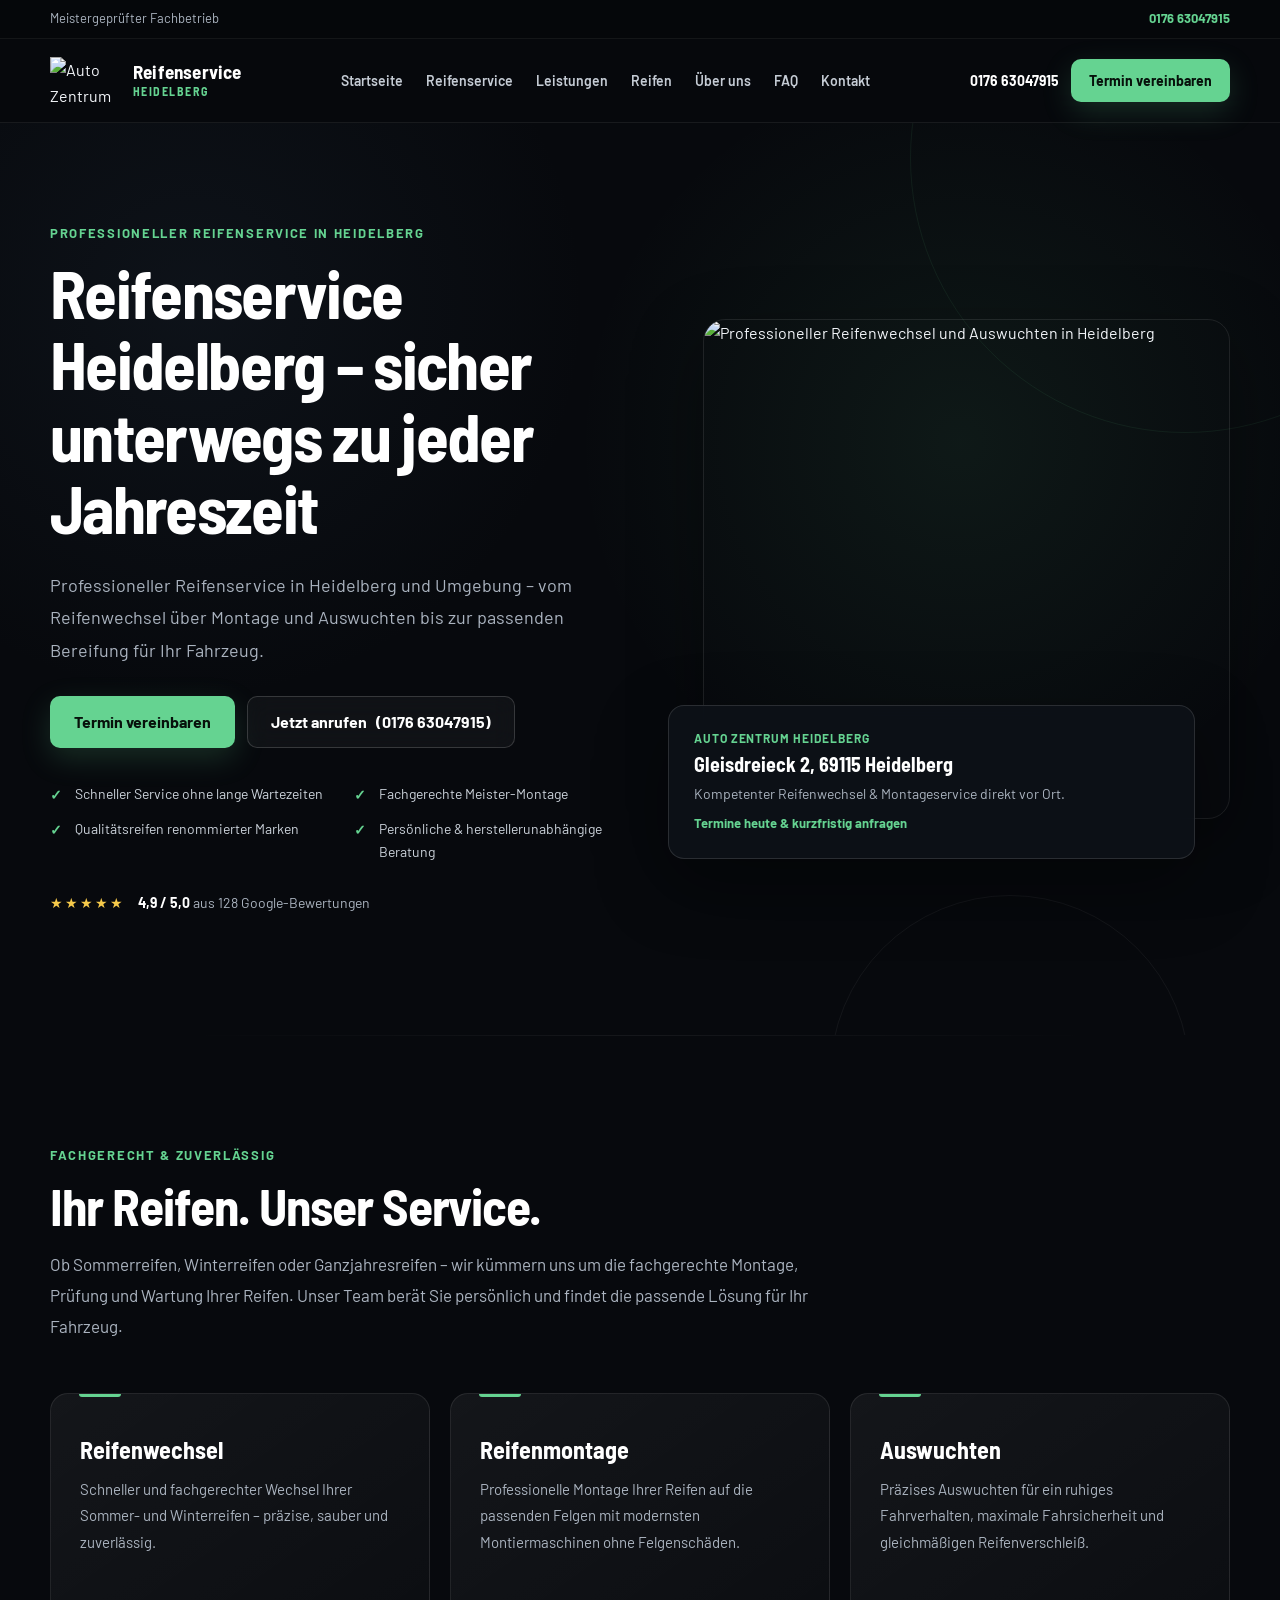
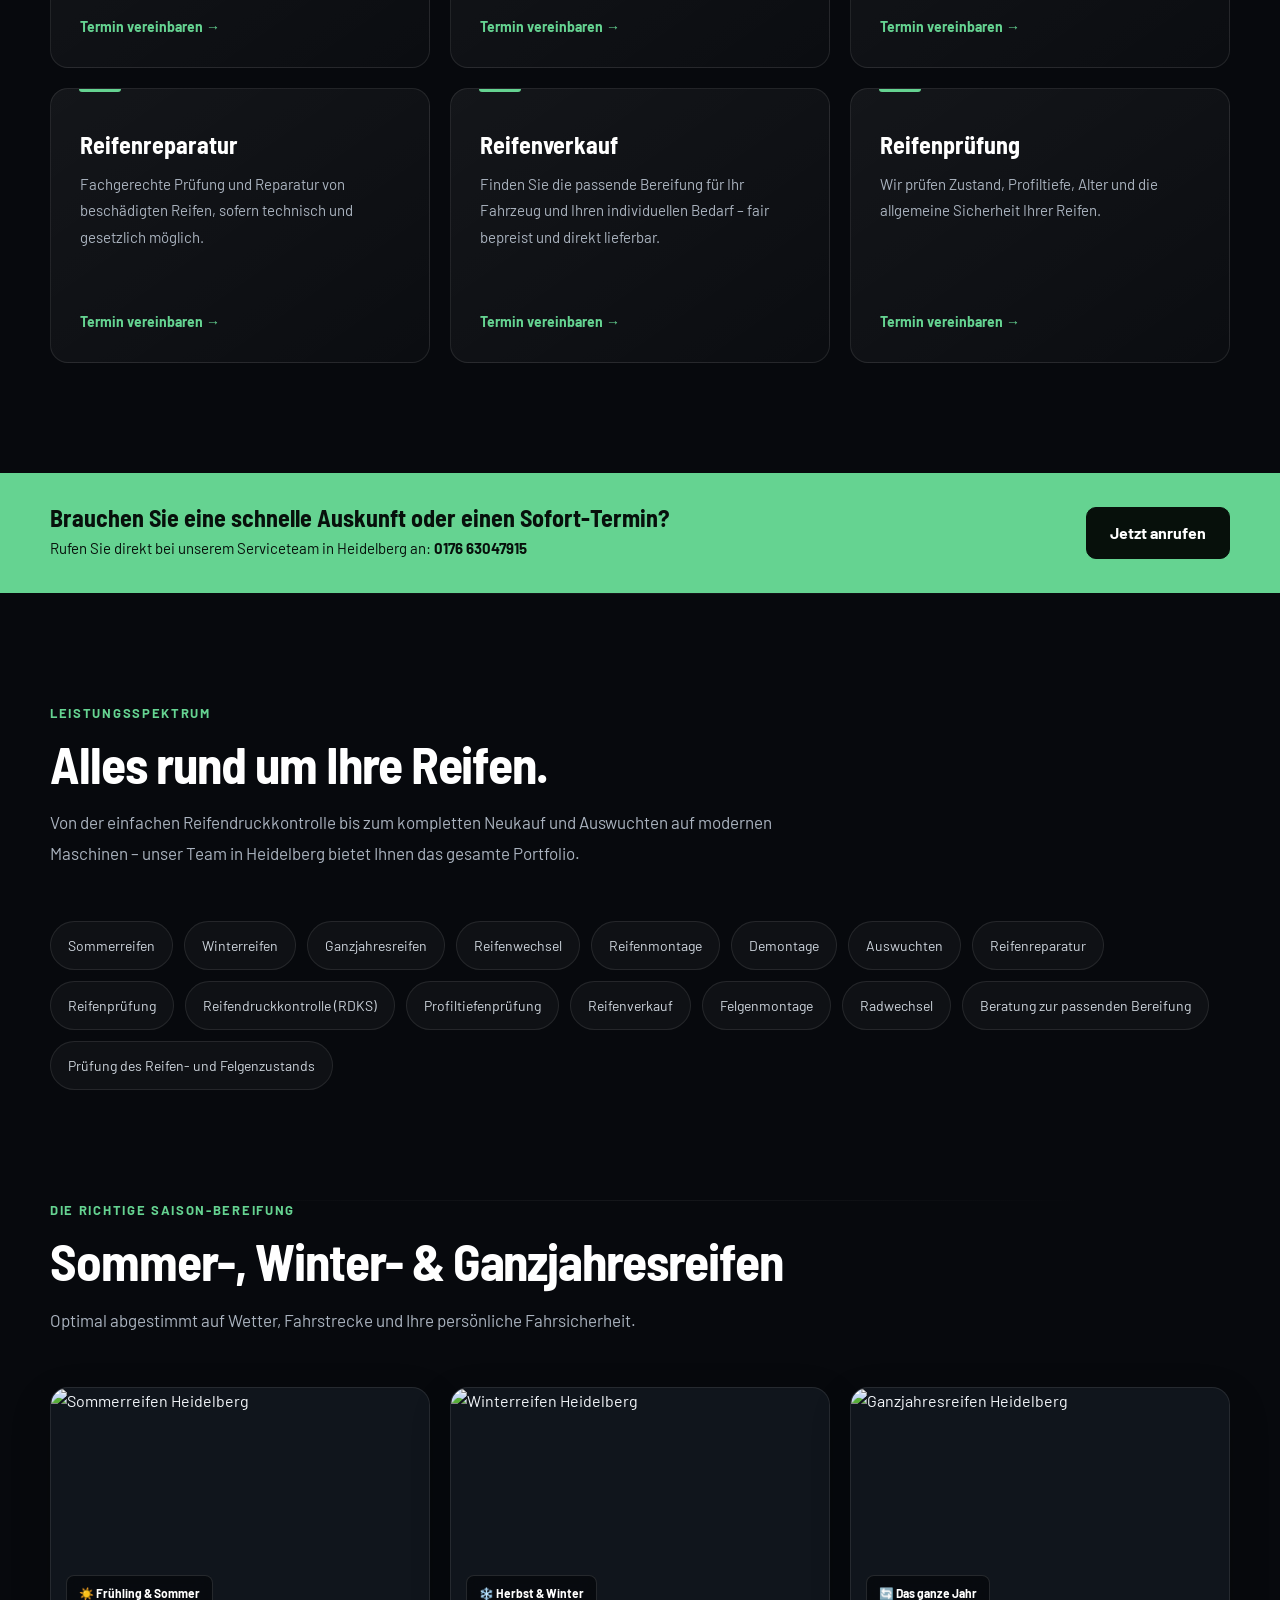
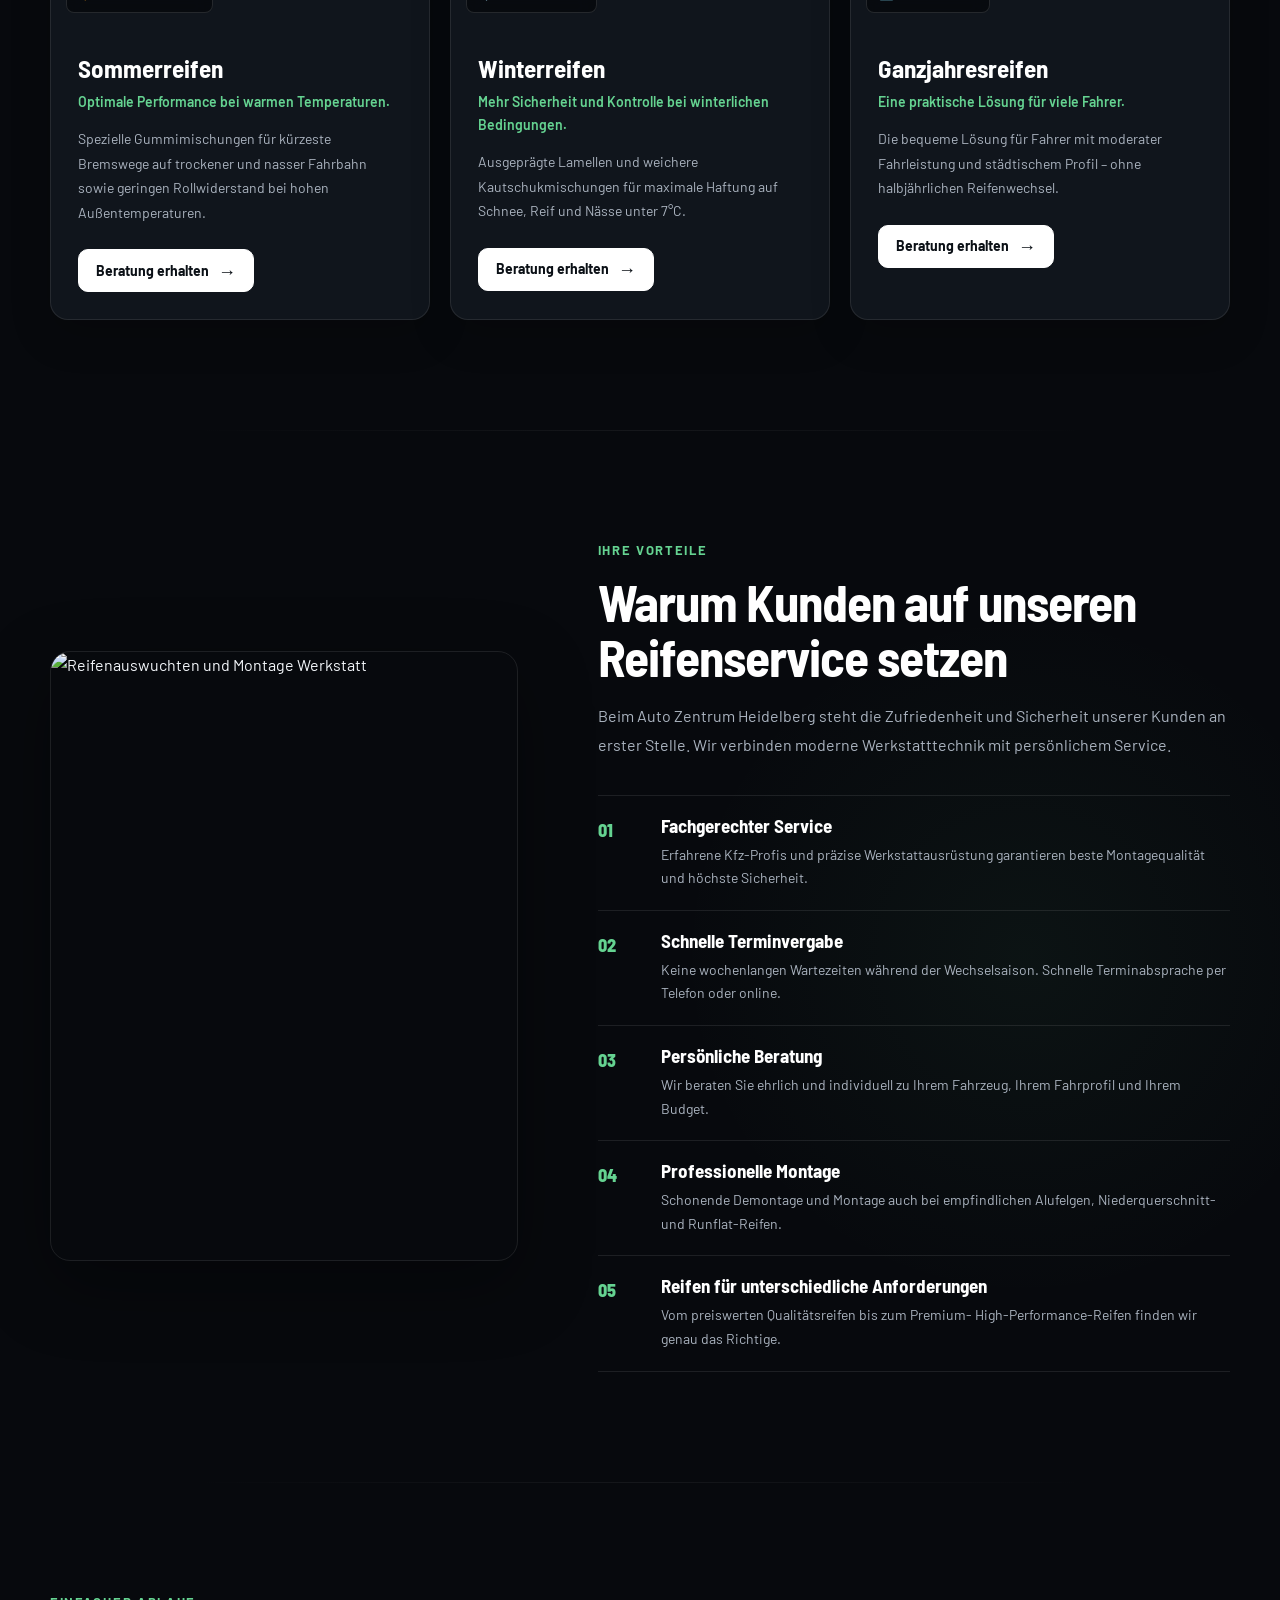
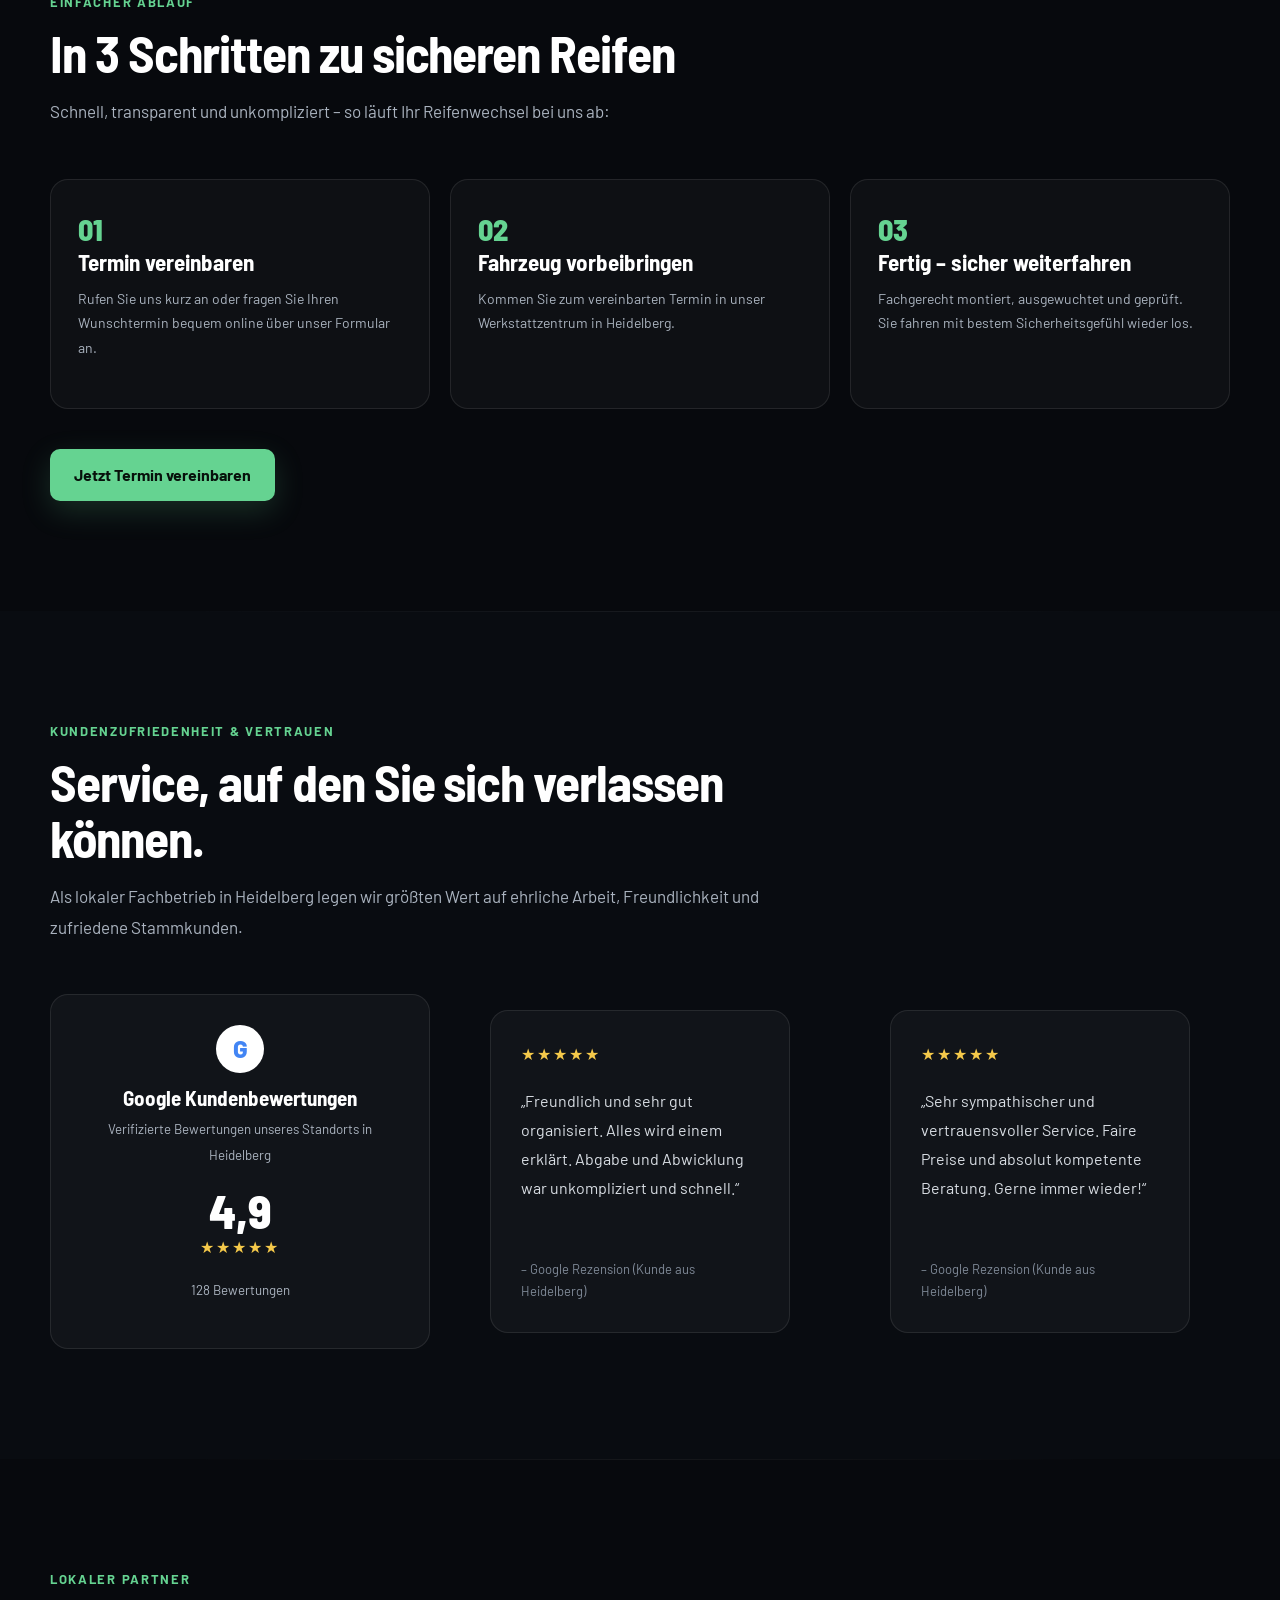
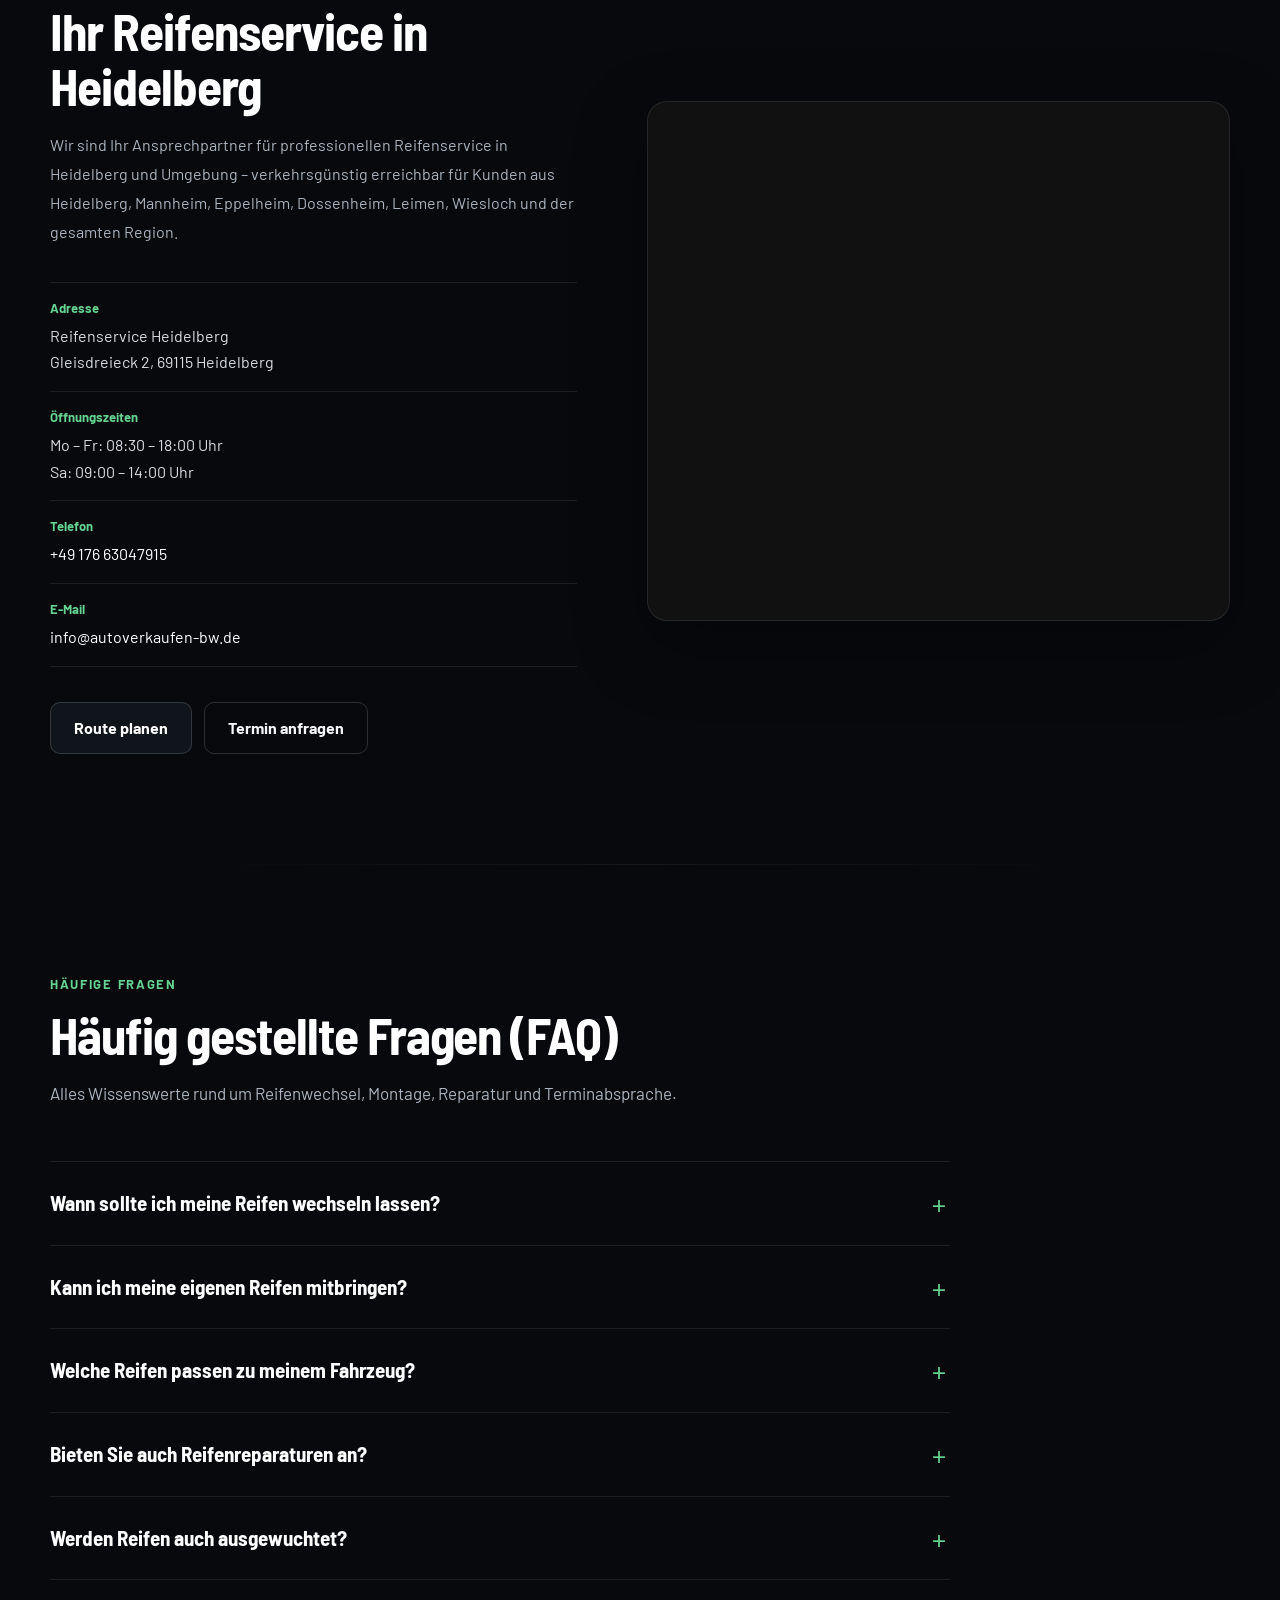
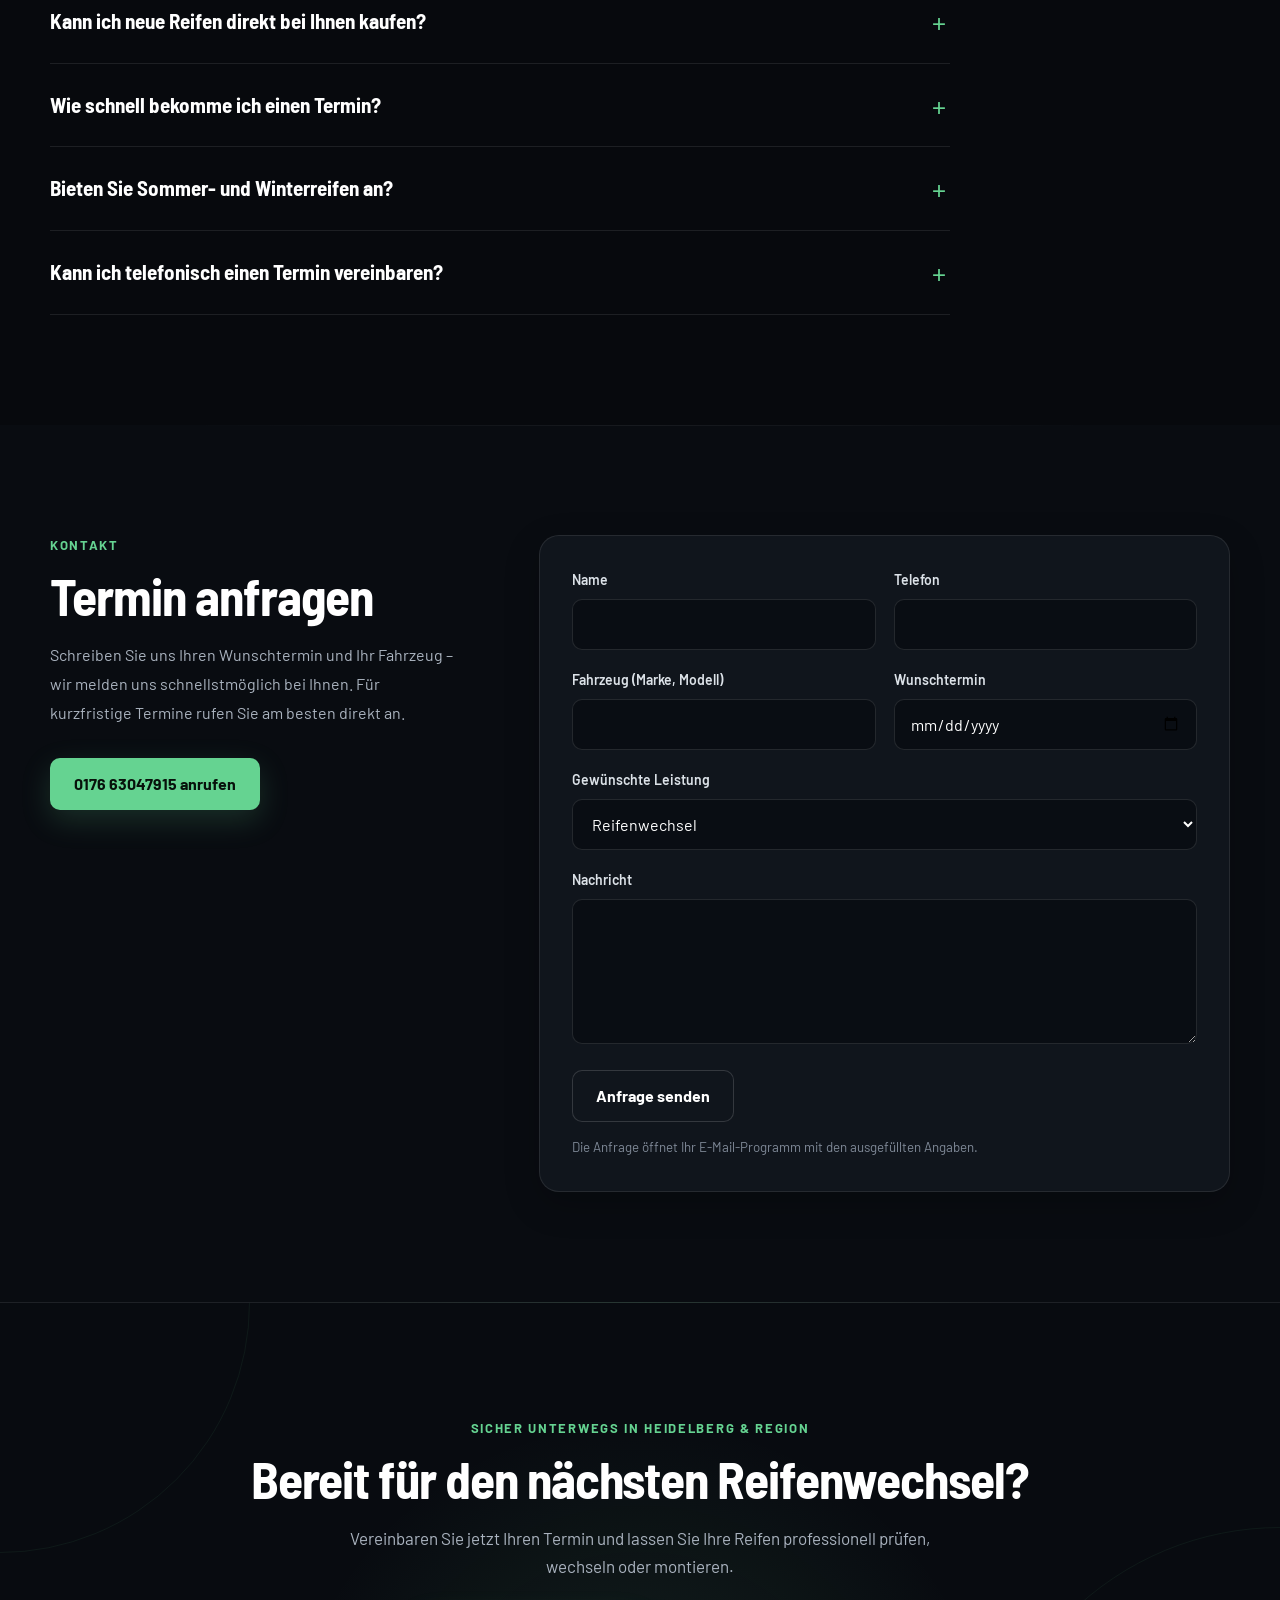
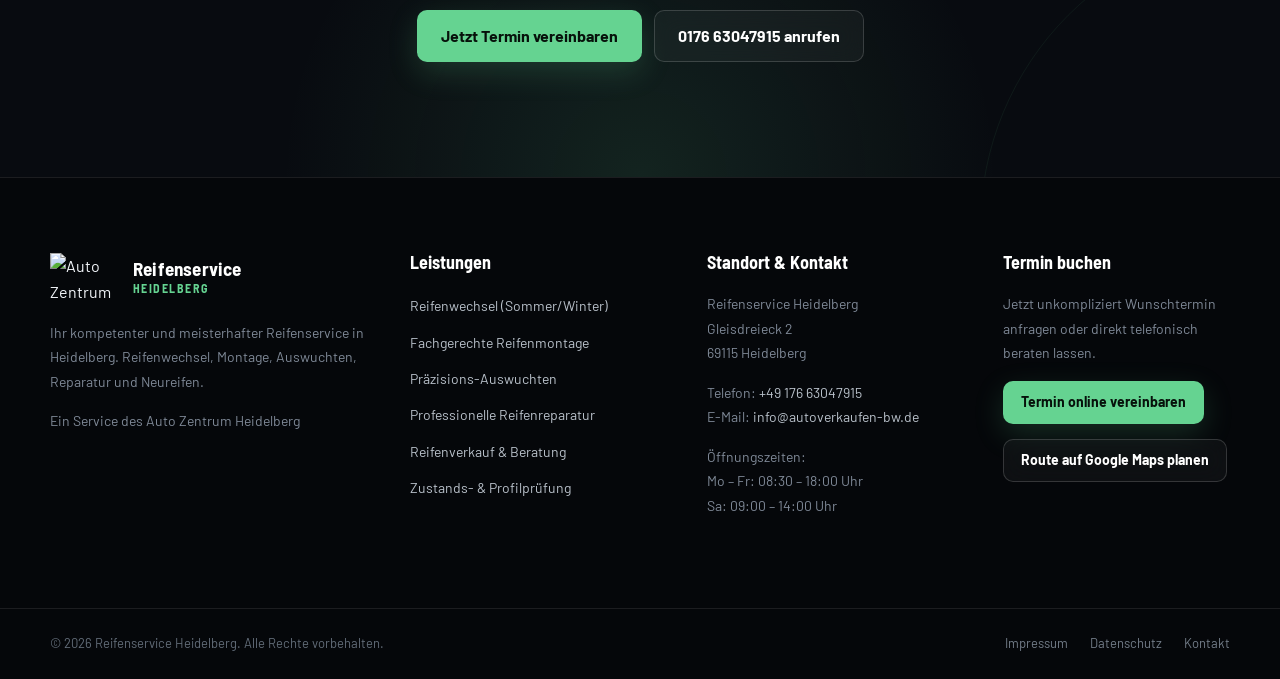
==== index.html @ ee17e601 "Initial clean Reifenservice website" ====
<!DOCTYPE html>
<html lang="de">
<head>
  <meta charset="utf-8">
  <meta name="viewport" content="width=device-width, initial-scale=1">

  <title>Reifenservice Heidelberg | Reifenwechsel, Montage & Auswuchten</title>

  <meta
    name="description"
    content="Ihr Meisterbetrieb für Reifenservice in Heidelberg. Reifenwechsel, Reifenmontage, Auswuchten, Sommer- und Winterreifen sowie Reifenreparatur."
  >

  <meta name="author" content="Auto Zentrum Heidelberg">

  <meta property="og:type" content="website">
  <meta property="og:site_name" content="Reifenservice Heidelberg">
  <meta
    property="og:title"
    content="Reifenservice Heidelberg – sicher unterwegs zu jeder Jahreszeit"
  >
  <meta
    property="og:description"
    content="Professioneller Reifenservice in Heidelberg und Umgebung. Reifenwechsel, Montage, Auswuchten & Reifenverkauf."
  >

  <meta
    property="og:image"
    content="https://vibe.filesafe.space/1789709300675160175/assets/8372d8de-44b9-4d92-bf26-20d2f1dbe54f.png"
  >

  <meta name="twitter:card" content="summary_large_image">

  <link rel="preconnect" href="https://fonts.googleapis.com">
  <link rel="preconnect" href="https://fonts.gstatic.com" crossorigin>

  <link
    href="https://fonts.googleapis.com/css2?family=Barlow:wght@400;500;600;700&family=Barlow+Semi+Condensed:wght@600;700;800&display=swap"
    rel="stylesheet"
  >

  <link rel="stylesheet" href="style.css">
</head>

<body>

  <!-- TOPBAR -->
  <div class="topbar">
    <div class="wrap">
      <span>Meistergeprüfter Fachbetrieb</span>

      <a href="tel:+4917663047915">
        0176 63047915
      </a>
    </div>
  </div>


  <!-- HEADER -->
  <header class="site-header">
    <div class="wrap">

      <a
        class="brand"
        href="#top"
        aria-label="Reifenservice Heidelberg – Startseite"
      >

        <!-- EXAKTES LOGO -->
        <img
          class="brand-logo"
          src="https://vibe.filesafe.space/1789709300675160175/attachments/7243d86b-e2fe-4199-9444-9977dd59d7df.png"
          alt="Auto Zentrum Heidelberg Logo"
        >

        <span class="brand-text">
          Reifenservice
          <small>Heidelberg</small>
        </span>

      </a>


      <nav
        class="nav"
        id="nav"
        aria-label="Hauptnavigation"
      >

        <a href="#top">Startseite</a>
        <a href="#reifenservice">Reifenservice</a>
        <a href="#leistungen">Leistungen</a>
        <a href="#reifen">Reifen</a>
        <a href="#ueber-uns">Über uns</a>
        <a href="#faq">FAQ</a>
        <a href="#kontakt">Kontakt</a>

      </nav>


      <div class="header-cta">

        <a
          class="tel"
          href="tel:+4917663047915"
          title="Jetzt anrufen"
        >
          0176 63047915
        </a>

        <a
          class="btn btn-primary btn-sm"
          href="#kontakt"
        >
          Termin vereinbaren
        </a>

        <button
          class="menu-btn"
          id="menuBtn"
          type="button"
          aria-expanded="false"
          aria-controls="nav"
          aria-label="Menü öffnen"
        >
          <span></span>
          <span></span>
          <span></span>
        </button>

      </div>

    </div>
  </header>


  <main id="top">


    <!-- HERO -->
    <section class="hero">

      <div class="wrap">

        <div class="hero-content">

          <p class="kicker">
            Professioneller Reifenservice in Heidelberg
          </p>

          <h1>
            Reifenservice Heidelberg –
            sicher unterwegs zu jeder Jahreszeit
          </h1>

          <p class="lead">
            Professioneller Reifenservice in Heidelberg und Umgebung –
            vom Reifenwechsel über Montage und Auswuchten bis zur passenden
            Bereifung für Ihr Fahrzeug.
          </p>


          <div class="hero-actions">

            <a
              class="btn btn-primary"
              href="#kontakt"
            >
              Termin vereinbaren
            </a>

            <a
              class="btn btn-ghost"
              href="tel:+4917663047915"
            >
              Jetzt anrufen
              <span>(0176 63047915)</span>
            </a>

          </div>


          <ul class="hero-points">

            <li>
              Schneller Service ohne lange Wartezeiten
            </li>

            <li>
              Fachgerechte Meister-Montage
            </li>

            <li>
              Qualitätsreifen renommierter Marken
            </li>

            <li>
              Persönliche & herstellerunabhängige Beratung
            </li>

          </ul>


          <div class="rating">

            <span
              class="stars"
              aria-hidden="true"
            >
              ★★★★★
            </span>

            <span>
              <strong>4,9 / 5,0</strong>
              aus 128 Google-Bewertungen
            </span>

          </div>

        </div>


        <div class="hero-media">

          <img
            src="https://vibe.filesafe.space/1789709300675160175/assets/a99c5b8d-2c09-44ed-8fea-8125904f994c.png"
            alt="Professioneller Reifenwechsel und Auswuchten in Heidelberg"
          >


          <div class="loc-card">

            <p class="name">
              Auto Zentrum Heidelberg
            </p>

            <h3>
              Gleisdreieck 2, 69115 Heidelberg
            </h3>

            <p>
              Kompetenter Reifenwechsel & Montageservice
              direkt vor Ort.
            </p>

            <p class="flag">
              Termine heute & kurzfristig anfragen
            </p>

          </div>

        </div>

      </div>

    </section>



    <!-- REIFENSERVICE -->
    <section
      class="sec"
      id="reifenservice"
    >

      <div class="wrap">

        <div class="sec-head">

          <p class="kicker">
            Fachgerecht & zuverlässig
          </p>

          <h2>
            Ihr Reifen. Unser Service.
          </h2>

          <p>
            Ob Sommerreifen, Winterreifen oder Ganzjahresreifen –
            wir kümmern uns um die fachgerechte Montage, Prüfung und
            Wartung Ihrer Reifen. Unser Team berät Sie persönlich
            und findet die passende Lösung für Ihr Fahrzeug.
          </p>

        </div>


        <div class="grid-3">

          <article class="card">
            <h3>Reifenwechsel</h3>

            <p>
              Schneller und fachgerechter Wechsel Ihrer Sommer-
              und Winterreifen – präzise, sauber und zuverlässig.
            </p>

            <a
              class="more"
              href="#kontakt"
            >
              Termin vereinbaren
            </a>
          </article>


          <article class="card">
            <h3>Reifenmontage</h3>

            <p>
              Professionelle Montage Ihrer Reifen auf die passenden
              Felgen mit modernsten Montiermaschinen ohne Felgenschäden.
            </p>

            <a
              class="more"
              href="#kontakt"
            >
              Termin vereinbaren
            </a>
          </article>


          <article class="card">
            <h3>Auswuchten</h3>

            <p>
              Präzises Auswuchten für ein ruhiges Fahrverhalten,
              maximale Fahrsicherheit und gleichmäßigen Reifenverschleiß.
            </p>

            <a
              class="more"
              href="#kontakt"
            >
              Termin vereinbaren
            </a>
          </article>


          <article class="card">
            <h3>Reifenreparatur</h3>

            <p>
              Fachgerechte Prüfung und Reparatur von beschädigten
              Reifen, sofern technisch und gesetzlich möglich.
            </p>

            <a
              class="more"
              href="#kontakt"
            >
              Termin vereinbaren
            </a>
          </article>


          <article class="card">
            <h3>Reifenverkauf</h3>

            <p>
              Finden Sie die passende Bereifung für Ihr Fahrzeug
              und Ihren individuellen Bedarf – fair bepreist und
              direkt lieferbar.
            </p>

            <a
              class="more"
              href="#kontakt"
            >
              Termin vereinbaren
            </a>
          </article>


          <article class="card">
            <h3>Reifenprüfung</h3>

            <p>
              Wir prüfen Zustand, Profiltiefe, Alter und die
              allgemeine Sicherheit Ihrer Reifen.
            </p>

            <a
              class="more"
              href="#kontakt"
            >
              Termin vereinbaren
            </a>
          </article>

        </div>

      </div>

    </section>



    <!-- CALL STRIP -->
    <section
      class="call-strip"
      aria-label="Schnelle Auskunft"
    >

      <div class="wrap">

        <div>

          <h4>
            Brauchen Sie eine schnelle Auskunft
            oder einen Sofort-Termin?
          </h4>

          <p>
            Rufen Sie direkt bei unserem Serviceteam in Heidelberg an:
            <strong>0176 63047915</strong>
          </p>

        </div>


        <a
          class="btn btn-dark"
          href="tel:+4917663047915"
        >
          Jetzt anrufen
        </a>

      </div>

    </section>



    <!-- LEISTUNGEN -->
    <section
      class="sec"
      id="leistungen"
    >

      <div class="wrap">

        <div class="sec-head">

          <p class="kicker">
            Leistungsspektrum
          </p>

          <h2>
            Alles rund um Ihre Reifen.
          </h2>

          <p>
            Von der einfachen Reifendruckkontrolle bis zum kompletten
            Neukauf und Auswuchten auf modernen Maschinen – unser Team
            in Heidelberg bietet Ihnen das gesamte Portfolio.
          </p>

        </div>


        <ul class="chips">

          <li>Sommerreifen</li>
          <li>Winterreifen</li>
          <li>Ganzjahresreifen</li>
          <li>Reifenwechsel</li>
          <li>Reifenmontage</li>
          <li>Demontage</li>
          <li>Auswuchten</li>
          <li>Reifenreparatur</li>
          <li>Reifenprüfung</li>
          <li>Reifendruckkontrolle (RDKS)</li>
          <li>Profiltiefenprüfung</li>
          <li>Reifenverkauf</li>
          <li>Felgenmontage</li>
          <li>Radwechsel</li>
          <li>Beratung zur passenden Bereifung</li>
          <li>Prüfung des Reifen- und Felgenzustands</li>

        </ul>

      </div>

    </section>



    <!-- REIFEN -->
    <section
      class="sec"
      id="reifen"
      style="padding-top:0"
    >

      <div class="wrap">

        <div class="sec-head">

          <p class="kicker">
            Die richtige Saison-Bereifung
          </p>

          <h2>
            Sommer-, Winter- & Ganzjahresreifen
          </h2>

          <p>
            Optimal abgestimmt auf Wetter, Fahrstrecke
            und Ihre persönliche Fahrsicherheit.
          </p>

        </div>


        <div class="grid-3">


          <!-- SOMMER -->
          <article class="card-s">

            <div class="media">

              <img
                src="https://vibe.filesafe.space/1789709300675160175/assets/24ccb347-c2de-43ea-8dbd-daa611139b2c.png"
                alt="Sommerreifen Heidelberg"
                loading="lazy"
              >

              <span class="badge">
                ☀️ Frühling & Sommer
              </span>

            </div>


            <div class="body">

              <h3>
                Sommerreifen
              </h3>

              <p class="sub">
                Optimale Performance bei warmen Temperaturen.
              </p>

              <p class="txt">
                Spezielle Gummimischungen für kürzeste Bremswege
                auf trockener und nasser Fahrbahn sowie geringen
                Rollwiderstand bei hohen Außentemperaturen.
              </p>

              <a
                class="btn btn-light btn-sm"
                href="#kontakt"
              >
                Beratung erhalten
                <span class="arrow">→</span>
              </a>

            </div>

          </article>



          <!-- WINTER -->
          <article class="card-s">

            <div class="media">

              <img
                src="https://vibe.filesafe.space/1789709300675160175/assets/8e025921-3177-4a0e-a682-ca228c26558c.png"
                alt="Winterreifen Heidelberg"
                loading="lazy"
              >

              <span class="badge">
                ❄️ Herbst & Winter
              </span>

            </div>


            <div class="body">

              <h3>
                Winterreifen
              </h3>

              <p class="sub">
                Mehr Sicherheit und Kontrolle bei winterlichen Bedingungen.
              </p>

              <p class="txt">
                Ausgeprägte Lamellen und weichere Kautschukmischungen
                für maximale Haftung auf Schnee, Reif und Nässe unter 7°C.
              </p>

              <a
                class="btn btn-light btn-sm"
                href="#kontakt"
              >
                Beratung erhalten
                <span class="arrow">→</span>
              </a>

            </div>

          </article>



          <!-- GANZJAHRES -->
          <article class="card-s">

            <div class="media">

              <img
                src="https://vibe.filesafe.space/1789709300675160175/assets/9b8b3c1e-3fb2-4de8-bd95-7539d442a083.png"
                alt="Ganzjahresreifen Heidelberg"
                loading="lazy"
              >

              <span class="badge">
                🔄 Das ganze Jahr
              </span>

            </div>


            <div class="body">

              <h3>
                Ganzjahresreifen
              </h3>

              <p class="sub">
                Eine praktische Lösung für viele Fahrer.
              </p>

              <p class="txt">
                Die bequeme Lösung für Fahrer mit moderater
                Fahrleistung und städtischem Profil – ohne
                halbjährlichen Reifenwechsel.
              </p>

              <a
                class="btn btn-light btn-sm"
                href="#kontakt"
              >
                Beratung erhalten
                <span class="arrow">→</span>
              </a>

            </div>

          </article>

        </div>

      </div>

    </section>



    <!-- VORTEILE -->
    <section
      class="sec benefits"
      id="ueber-uns"
    >

      <div class="wrap">

        <img
          src="https://vibe.filesafe.space/1789709300675160175/assets/284f1951-34b8-41df-9f8b-bcafc087c12c.png"
          alt="Reifenauswuchten und Montage Werkstatt"
          loading="lazy"
        >


        <div>

          <p class="kicker">
            Ihre Vorteile
          </p>

          <h2>
            Warum Kunden auf unseren Reifenservice setzen
          </h2>

          <p>
            Beim Auto Zentrum Heidelberg steht die Zufriedenheit
            und Sicherheit unserer Kunden an erster Stelle.
            Wir verbinden moderne Werkstatttechnik mit
            persönlichem Service.
          </p>


          <ul class="benefit-list">

            <li>

              <span class="num">
                01
              </span>

              <div>

                <h3>
                  Fachgerechter Service
                </h3>

                <p>
                  Erfahrene Kfz-Profis und präzise Werkstattausrüstung
                  garantieren beste Montagequalität und höchste Sicherheit.
                </p>

              </div>

            </li>


            <li>

              <span class="num">
                02
              </span>

              <div>

                <h3>
                  Schnelle Terminvergabe
                </h3>

                <p>
                  Keine wochenlangen Wartezeiten während der Wechselsaison.
                  Schnelle Terminabsprache per Telefon oder online.
                </p>

              </div>

            </li>


            <li>

              <span class="num">
                03
              </span>

              <div>

                <h3>
                  Persönliche Beratung
                </h3>

                <p>
                  Wir beraten Sie ehrlich und individuell zu Ihrem Fahrzeug,
                  Ihrem Fahrprofil und Ihrem Budget.
                </p>

              </div>

            </li>


            <li>

              <span class="num">
                04
              </span>

              <div>

                <h3>
                  Professionelle Montage
                </h3>

                <p>
                  Schonende Demontage und Montage auch bei empfindlichen
                  Alufelgen, Niederquerschnitt- und Runflat-Reifen.
                </p>

              </div>

            </li>


            <li>

              <span class="num">
                05
              </span>

              <div>

                <h3>
                  Reifen für unterschiedliche Anforderungen
                </h3>

                <p>
                  Vom preiswerten Qualitätsreifen bis zum Premium-
                  High-Performance-Reifen finden wir genau das Richtige.
                </p>

              </div>

            </li>

          </ul>

        </div>

      </div>

    </section>



    <!-- ABLAUF -->
    <section class="sec">

      <div class="wrap">

        <div class="sec-head">

          <p class="kicker">
            Einfacher Ablauf
          </p>

          <h2>
            In 3 Schritten zu sicheren Reifen
          </h2>

          <p>
            Schnell, transparent und unkompliziert –
            so läuft Ihr Reifenwechsel bei uns ab:
          </p>

        </div>


        <ol class="steps">

          <li>

            <h3>
              Termin vereinbaren
            </h3>

            <p>
              Rufen Sie uns kurz an oder fragen Sie Ihren Wunschtermin
              bequem online über unser Formular an.
            </p>

          </li>


          <li>

            <h3>
              Fahrzeug vorbeibringen
            </h3>

            <p>
              Kommen Sie zum vereinbarten Termin in unser
              Werkstattzentrum in Heidelberg.
            </p>

          </li>


          <li>

            <h3>
              Fertig – sicher weiterfahren
            </h3>

            <p>
              Fachgerecht montiert, ausgewuchtet und geprüft.
              Sie fahren mit bestem Sicherheitsgefühl wieder los.
            </p>

          </li>

        </ol>


        <a
          class="btn btn-primary"
          href="#kontakt"
        >
          Jetzt Termin vereinbaren
        </a>

      </div>

    </section>



    <!-- BEWERTUNGEN -->
    <section class="sec reviews">

      <div class="wrap">

        <div class="sec-head">

          <p class="kicker">
            Kundenzufriedenheit & Vertrauen
          </p>

          <h2>
            Service, auf den Sie sich verlassen können.
          </h2>

          <p>
            Als lokaler Fachbetrieb in Heidelberg legen wir
            größten Wert auf ehrliche Arbeit, Freundlichkeit
            und zufriedene Stammkunden.
          </p>

        </div>


        <div class="review-grid">


          <div class="g-box">

            <span
              class="g"
              aria-hidden="true"
            >
              G
            </span>

            <h3>
              Google Kundenbewertungen
            </h3>

            <p>
              <small>
                Verifizierte Bewertungen unseres Standorts in Heidelberg
              </small>
            </p>

            <p class="score">
              4,9
            </p>

            <p
              class="stars"
              aria-hidden="true"
            >
              ★★★★★
            </p>

            <p>
              <small>
                128 Bewertungen
              </small>
            </p>

          </div>


          <figure class="quote">

            <span
              class="stars"
              aria-hidden="true"
            >
              ★★★★★
            </span>

            <p>
              „Freundlich und sehr gut organisiert.
              Alles wird einem erklärt. Abgabe und Abwicklung
              war unkompliziert und schnell.“
            </p>

            <cite>
              – Google Rezension (Kunde aus Heidelberg)
            </cite>

          </figure>


          <figure class="quote">

            <span
              class="stars"
              aria-hidden="true"
            >
              ★★★★★
            </span>

            <p>
              „Sehr sympathischer und vertrauensvoller Service.
              Faire Preise und absolut kompetente Beratung.
              Gerne immer wieder!“
            </p>

            <cite>
              – Google Rezension (Kunde aus Heidelberg)
            </cite>

          </figure>

        </div>

      </div>

    </section>



    <!-- LOKAL -->
    <section class="sec local">

      <div class="wrap">

        <div>

          <p class="kicker">
            Lokaler Partner
          </p>

          <h2>
            Ihr Reifenservice in Heidelberg
          </h2>

          <p>
            Wir sind Ihr Ansprechpartner für professionellen
            Reifenservice in Heidelberg und Umgebung – verkehrsgünstig
            erreichbar für Kunden aus Heidelberg, Mannheim, Eppelheim,
            Dossenheim, Leimen, Wiesloch und der gesamten Region.
          </p>


          <dl class="info-list">

            <div>

              <dt>
                Adresse
              </dt>

              <dd>
                Reifenservice Heidelberg<br>
                Gleisdreieck 2, 69115 Heidelberg
              </dd>

            </div>


            <div>

              <dt>
                Öffnungszeiten
              </dt>

              <dd>
                Mo – Fr: 08:30 – 18:00 Uhr<br>
                Sa: 09:00 – 14:00 Uhr
              </dd>

            </div>


            <div>

              <dt>
                Telefon
              </dt>

              <dd>
                <a href="tel:+4917663047915">
                  +49 176 63047915
                </a>
              </dd>

            </div>


            <div>

              <dt>
                E-Mail
              </dt>

              <dd>
                <a href="mailto:info@autoverkaufen-bw.de">
                  info@autoverkaufen-bw.de
                </a>
              </dd>

            </div>

          </dl>


          <div class="actions">

            <a
              class="btn btn-dark"
              href="https://maps.google.com/?q=Gleisdreieck+2,+69115+Heidelberg"
              target="_blank"
              rel="noopener noreferrer"
            >
              Route planen
            </a>

            <a
              class="btn btn-line"
              href="#kontakt"
            >
              Termin anfragen
            </a>

          </div>

        </div>


        <div class="map">

          <iframe
            title="Karte: Gleisdreieck 2, 69115 Heidelberg"
            loading="lazy"
            referrerpolicy="no-referrer-when-downgrade"
            src="https://www.google.com/maps/embed?pb=!1m18!1m12!1m3!1d2594.346881736733!2d8.6756627!3d49.4009275!2m3!1f0!2f0!3f0!3m2!1i1024!2i768!4f13.1!3m3!1m2!1s0x4797c11f77d7dd59%3A0xb35a098863f6aee!2sGleisdreieck%202%2C%2069115%20Heidelberg!5e0!3m2!1sde!2sde!4v1700000000000!5m2!1sde!2sde"
          ></iframe>

        </div>

      </div>

    </section>



    <!-- FAQ -->
    <section
      class="sec faq"
      id="faq"
    >

      <div class="wrap">

        <div class="sec-head">

          <p class="kicker">
            Häufige Fragen
          </p>

          <h2>
            Häufig gestellte Fragen (FAQ)
          </h2>

          <p>
            Alles Wissenswerte rund um Reifenwechsel,
            Montage, Reparatur und Terminabsprache.
          </p>

        </div>


        <div class="faq-list">


          <details>

            <summary>
              Wann sollte ich meine Reifen wechseln lassen?
            </summary>

            <p>
              Als Faustregel gilt die bewährte O-bis-O-Regel:
              Von Oktober bis Ostern sind Winterreifen empfohlen,
              danach Sommerreifen.
            </p>

          </details>


          <details>

            <summary>
              Kann ich meine eigenen Reifen mitbringen?
            </summary>

            <p>
              Ja, gerne. Wir montieren und wuchten auch Reifen,
              die Sie selbst mitbringen. Bitte melden Sie sich
              vorab kurz telefonisch oder über das Formular.
            </p>

          </details>


          <details>

            <summary>
              Welche Reifen passen zu meinem Fahrzeug?
            </summary>

            <p>
              Die zulässigen Reifengrößen finden Sie in Ihren
              Fahrzeugpapieren. Wir beraten Sie gerne persönlich
              zu Größe, Tragfähigkeit und Geschwindigkeitsindex.
            </p>

          </details>


          <details>

            <summary>
              Bieten Sie auch Reifenreparaturen an?
            </summary>

            <p>
              Ja. Wir prüfen beschädigte Reifen, zum Beispiel
              bei Schrauben- oder Nagelschäden, und reparieren
              sie, sofern dies technisch und gesetzlich möglich ist.
            </p>

          </details>


          <details>

            <summary>
              Werden Reifen auch ausgewuchtet?
            </summary>

            <p>
              Ja. Nach der Montage wuchten wir jedes Rad präzise
              aus – für ein ruhiges Fahrverhalten und gleichmäßigen
              Reifenverschleiß.
            </p>

          </details>


          <details>

            <summary>
              Kann ich neue Reifen direkt bei Ihnen kaufen?
            </summary>

            <p>
              Ja. Wir bieten Sommer-, Winter- und Ganzjahresreifen
              renommierter Marken an und beraten Sie zur passenden
              Bereifung.
            </p>

          </details>


          <details>

            <summary>
              Wie schnell bekomme ich einen Termin?
            </summary>

            <p>
              In der Regel sehr kurzfristig. Rufen Sie uns an
              oder nutzen Sie das Formular.
            </p>

          </details>


          <details>

            <summary>
              Bieten Sie Sommer- und Winterreifen an?
            </summary>

            <p>
              Ja, wir führen Sommerreifen, Winterreifen und
              Ganzjahresreifen und übernehmen auch den saisonalen
              Radwechsel.
            </p>

          </details>


          <details>

            <summary>
              Kann ich telefonisch einen Termin vereinbaren?
            </summary>

            <p>
              Ja, gerne unter
              <a href="tel:+4917663047915">
                0176 63047915
              </a>.
            </p>

          </details>

        </div>

      </div>

    </section>



    <!-- KONTAKT -->
    <section
      class="sec contact"
      id="kontakt"
    >

      <div class="wrap">

        <div>

          <p class="kicker">
            Kontakt
          </p>

          <h2>
            Termin anfragen
          </h2>

          <p>
            Schreiben Sie uns Ihren Wunschtermin und Ihr Fahrzeug –
            wir melden uns schnellstmöglich bei Ihnen.
            Für kurzfristige Termine rufen Sie am besten direkt an.
          </p>

          <p>

            <a
              class="btn btn-primary"
              href="tel:+4917663047915"
            >
              0176 63047915 anrufen
            </a>

          </p>

        </div>


        <form
          class="kf"
          id="kontaktForm"
        >

          <div>

            <label for="name">
              Name
            </label>

            <input
              id="name"
              name="name"
              type="text"
              autocomplete="name"
              required
            >

          </div>


          <div>

            <label for="tel">
              Telefon
            </label>

            <input
              id="tel"
              name="tel"
              type="tel"
              autocomplete="tel"
              required
            >

          </div>


          <div>

            <label for="fahrzeug">
              Fahrzeug (Marke, Modell)
            </label>

            <input
              id="fahrzeug"
              name="fahrzeug"
              type="text"
            >

          </div>


          <div>

            <label for="datum">
              Wunschtermin
            </label>

            <input
              id="datum"
              name="datum"
              type="date"
            >

          </div>


          <div class="full">

            <label for="leistung">
              Gewünschte Leistung
            </label>

            <select
              id="leistung"
              name="leistung"
            >

              <option>Reifenwechsel</option>
              <option>Reifenmontage</option>
              <option>Auswuchten</option>
              <option>Reifenreparatur</option>
              <option>Reifenverkauf</option>
              <option>Reifenprüfung</option>
              <option>Sonstiges</option>

            </select>

          </div>


          <div class="full">

            <label for="msg">
              Nachricht
            </label>

            <textarea
              id="msg"
              name="msg"
            ></textarea>

          </div>


          <div class="full">

            <button
              class="btn btn-dark"
              type="submit"
            >
              Anfrage senden
            </button>

            <p class="form-note">
              <small>
                Die Anfrage öffnet Ihr E-Mail-Programm
                mit den ausgefüllten Angaben.
              </small>
            </p>

          </div>

        </form>

      </div>

    </section>



    <!-- FINAL CTA -->
    <section class="final">

      <div class="wrap">

        <p class="kicker">
          Sicher unterwegs in Heidelberg & Region
        </p>

        <h2>
          Bereit für den nächsten Reifenwechsel?
        </h2>

        <p>
          Vereinbaren Sie jetzt Ihren Termin und lassen Sie Ihre
          Reifen professionell prüfen, wechseln oder montieren.
        </p>


        <div class="hero-actions">

          <a
            class="btn btn-primary"
            href="#kontakt"
          >
            Jetzt Termin vereinbaren
          </a>

          <a
            class="btn btn-ghost"
            href="tel:+4917663047915"
          >
            0176 63047915 anrufen
          </a>

        </div>

      </div>

    </section>

  </main>



  <!-- FOOTER -->
  <footer class="site-footer">

    <div class="wrap">


      <div>

        <a
          class="brand"
          href="#top"
        >

          <!-- DASSELBE LOGO AUCH IM FOOTER -->
          <img
            class="brand-logo"
            src="https://vibe.filesafe.space/1789709300675160175/attachments/7243d86b-e2fe-4199-9444-9977dd59d7df.png"
            alt="Auto Zentrum Heidelberg Logo"
          >

          <span class="brand-text">
            Reifenservice
            <small>Heidelberg</small>
          </span>

        </a>


        <p>
          Ihr kompetenter und meisterhafter Reifenservice
          in Heidelberg. Reifenwechsel, Montage, Auswuchten,
          Reparatur und Neureifen.
        </p>

        <p>
          Ein Service des Auto Zentrum Heidelberg
        </p>

      </div>


      <div>

        <h4>
          Leistungen
        </h4>

        <ul>

          <li>
            <a href="#reifenservice">
              Reifenwechsel (Sommer/Winter)
            </a>
          </li>

          <li>
            <a href="#reifenservice">
              Fachgerechte Reifenmontage
            </a>
          </li>

          <li>
            <a href="#reifenservice">
              Präzisions-Auswuchten
            </a>
          </li>

          <li>
            <a href="#reifenservice">
              Professionelle Reifenreparatur
            </a>
          </li>

          <li>
            <a href="#reifenservice">
              Reifenverkauf & Beratung
            </a>
          </li>

          <li>
            <a href="#reifenservice">
              Zustands- & Profilprüfung
            </a>
          </li>

        </ul>

      </div>


      <div>

        <h4>
          Standort & Kontakt
        </h4>

        <p>
          Reifenservice Heidelberg<br>
          Gleisdreieck 2<br>
          69115 Heidelberg
        </p>

        <p>

          Telefon:
          <a href="tel:+4917663047915">
            +49 176 63047915
          </a>

          <br>

          E-Mail:
          <a href="mailto:info@autoverkaufen-bw.de">
            info@autoverkaufen-bw.de
          </a>

        </p>

        <p>
          Öffnungszeiten:<br>
          Mo – Fr: 08:30 – 18:00 Uhr<br>
          Sa: 09:00 – 14:00 Uhr
        </p>

      </div>


      <div>

        <h4>
          Termin buchen
        </h4>

        <p>
          Jetzt unkompliziert Wunschtermin anfragen
          oder direkt telefonisch beraten lassen.
        </p>

        <p>

          <a
            class="btn btn-primary btn-sm"
            href="#kontakt"
          >
            Termin online vereinbaren
          </a>

        </p>

        <p>

          <a
            class="btn btn-ghost btn-sm"
            href="https://maps.google.com/?q=Gleisdreieck+2,+69115+Heidelberg"
            target="_blank"
            rel="noopener noreferrer"
          >
            Route auf Google Maps planen
          </a>

        </p>

      </div>

    </div>


    <div class="legal">

      <div class="wrap">

        <span>
          © 2026 Reifenservice Heidelberg.
          Alle Rechte vorbehalten.
        </span>

        <nav aria-label="Rechtliches">

          <a href="impressum.html">
            Impressum
          </a>

          <a href="datenschutz.html">
            Datenschutz
          </a>

          <a href="#kontakt">
            Kontakt
          </a>

        </nav>

      </div>

    </div>

  </footer>



  <!-- MOBILE BOTTOM BAR -->
  <div class="mobile-bar">

    <a
      class="call"
      href="tel:+4917663047915"
    >
      📞 Jetzt anrufen
    </a>

    <a
      class="cal"
      href="#kontakt"
      aria-label="Termin buchen"
    >
      📅
    </a>

  </div>



  <!-- JAVASCRIPT -->
  <script src="script.js"></script>

</body>
</html>
---- style.css ----
/* =========================================================
   AUTO ZENTRUM HEIDELBERG
   Reifenservice Heidelberg
   Complete Responsive Stylesheet
   ========================================================= */

   :root {
    --bg: #07090d;
    --bg-soft: #0d1118;
    --bg-card: #111720;
    --bg-card-2: #151c25;
  
    --white: #ffffff;
    --text: #f3f6fa;
    --muted: #aab3bf;
    --muted-2: #7f8997;
  
    --green: #65d391;
    --green-dark: #2f9b62;
    --green-soft: rgba(101, 211, 145, 0.12);
  
    --line: rgba(255, 255, 255, 0.09);
    --line-strong: rgba(255, 255, 255, 0.15);
  
    --shadow: 0 24px 70px rgba(0, 0, 0, 0.35);
    --shadow-soft: 0 12px 35px rgba(0, 0, 0, 0.22);
  
    --radius: 18px;
    --radius-sm: 12px;
  
    --max: 1180px;
  
    --font: "Barlow", sans-serif;
    --display: "Barlow Semi Condensed", sans-serif;
  }
  
  
  /* =========================================================
     RESET
     ========================================================= */
  
  *,
  *::before,
  *::after {
    box-sizing: border-box;
  }
  
  html {
    scroll-behavior: smooth;
    scroll-padding-top: 90px;
  }
  
  body {
    margin: 0;
    padding: 0;
    background: var(--bg);
    color: var(--text);
    font-family: var(--font);
    font-size: 16px;
    line-height: 1.65;
    overflow-x: hidden;
  }
  
  body,
  button,
  input,
  textarea,
  select {
    font-family: var(--font);
  }
  
  img {
    display: block;
    max-width: 100%;
  }
  
  a {
    color: inherit;
    text-decoration: none;
  }
  
  button,
  input,
  textarea,
  select {
    font-size: inherit;
  }
  
  button {
    cursor: pointer;
  }
  
  ul,
  ol {
    margin: 0;
    padding: 0;
  }
  
  p,
  h1,
  h2,
  h3,
  h4 {
    margin-top: 0;
  }
  
  ::selection {
    background: var(--green);
    color: #06100a;
  }
  
  
  /* =========================================================
     GLOBAL
     ========================================================= */
  
  .wrap {
    width: min(calc(100% - 40px), var(--max));
    margin-inline: auto;
  }
  
  .sec {
    padding: 110px 0;
    position: relative;
  }
  
  .sec::before {
    content: "";
    position: absolute;
    top: 0;
    left: 50%;
    width: min(900px, 80vw);
    height: 1px;
    background: linear-gradient(
      90deg,
      transparent,
      rgba(255,255,255,0.06),
      transparent
    );
    transform: translateX(-50%);
  }
  
  .sec-head {
    max-width: 760px;
    margin-bottom: 52px;
  }
  
  .sec-head h2 {
    margin-bottom: 16px;
  }
  
  .sec-head > p:last-child {
    color: var(--muted);
    font-size: 17px;
    line-height: 1.8;
  }
  
  .kicker {
    margin-bottom: 12px;
    color: var(--green);
    font-size: 13px;
    font-weight: 700;
    letter-spacing: 0.13em;
    text-transform: uppercase;
  }
  
  h1,
  h2,
  h3,
  h4 {
    color: var(--white);
    font-family: var(--display);
    line-height: 1.08;
  }
  
  h1 {
    font-size: clamp(42px, 5.2vw, 72px);
    letter-spacing: -0.025em;
  }
  
  h2 {
    font-size: clamp(34px, 4vw, 52px);
    letter-spacing: -0.02em;
  }
  
  h3 {
    font-size: 25px;
  }
  
  h4 {
    font-size: 20px;
  }
  
  
  /* =========================================================
     BUTTONS
     ========================================================= */
  
  .btn {
    display: inline-flex;
    align-items: center;
    justify-content: center;
    gap: 9px;
    min-height: 52px;
    padding: 0 23px;
    border: 1px solid transparent;
    border-radius: 10px;
    font-weight: 700;
    line-height: 1;
    transition:
      transform 0.2s ease,
      background 0.2s ease,
      border-color 0.2s ease,
      box-shadow 0.2s ease,
      color 0.2s ease;
  }
  
  .btn:hover {
    transform: translateY(-2px);
  }
  
  .btn-primary {
    background: var(--green);
    color: #07110b;
    box-shadow: 0 10px 30px rgba(101, 211, 145, 0.18);
  }
  
  .btn-primary:hover {
    background: #7ce0a3;
    box-shadow: 0 14px 38px rgba(101, 211, 145, 0.25);
  }
  
  .btn-dark {
    background: #10151c;
    color: var(--white);
    border-color: var(--line-strong);
  }
  
  .btn-dark:hover {
    background: #181f28;
    border-color: rgba(101, 211, 145, 0.4);
  }
  
  .btn-ghost {
    background: rgba(255,255,255,0.04);
    color: var(--white);
    border-color: rgba(255,255,255,0.16);
    backdrop-filter: blur(12px);
  }
  
  .btn-ghost:hover {
    background: rgba(255,255,255,0.08);
    border-color: rgba(101,211,145,0.45);
  }
  
  .btn-line {
    background: transparent;
    color: var(--text);
    border-color: var(--line-strong);
  }
  
  .btn-line:hover {
    border-color: var(--green);
    color: var(--green);
  }
  
  .btn-light {
    background: #fff;
    color: #0b1016;
    border-color: #fff;
  }
  
  .btn-light:hover {
    background: var(--green);
    border-color: var(--green);
  }
  
  .btn-sm {
    min-height: 43px;
    padding: 0 17px;
    font-size: 14px;
  }
  
  
  /* =========================================================
     TOPBAR
     ========================================================= */
  
  .topbar {
    background: #05070a;
    border-bottom: 1px solid rgba(255,255,255,0.06);
    color: var(--muted);
    font-size: 13px;
  }
  
  .topbar .wrap {
    min-height: 38px;
    display: flex;
    align-items: center;
    justify-content: space-between;
    gap: 20px;
  }
  
  .topbar a {
    color: var(--green);
    font-weight: 700;
    transition: color 0.2s ease;
  }
  
  .topbar a:hover {
    color: #9aeab8;
  }
  
  
  /* =========================================================
     HEADER
     ========================================================= */
  
  .site-header {
    position: sticky;
    top: 0;
    z-index: 1000;
    background: rgba(7, 9, 13, 0.88);
    border-bottom: 1px solid rgba(255,255,255,0.07);
    backdrop-filter: blur(18px);
    -webkit-backdrop-filter: blur(18px);
  }
  
  .site-header > .wrap {
    min-height: 82px;
    display: flex;
    align-items: center;
    gap: 28px;
  }
  
  
  /* =========================================================
     LOGO
     IMPORTANT: IMAGE ITSELF IS NOT ALTERED
     ========================================================= */
  
  .brand {
    display: inline-flex;
    align-items: center;
    gap: 13px;
    flex-shrink: 0;
  }
  
  .brand-logo {
    width: 70px;
    height: 48px;
    display: block;
    object-fit: contain;
    object-position: center;
  }
  
  .brand-text {
    display: flex;
    flex-direction: column;
    color: var(--white);
    font-family: var(--display);
    font-size: 19px;
    font-weight: 700;
    line-height: 0.95;
    letter-spacing: 0.01em;
  }
  
  .brand-text small {
    margin-top: 5px;
    color: var(--green);
    font-size: 12px;
    font-weight: 700;
    letter-spacing: 0.12em;
    text-transform: uppercase;
  }
  
  
  /* =========================================================
     NAVIGATION
     ========================================================= */
  
  .nav {
    display: flex;
    align-items: center;
    justify-content: center;
    gap: 23px;
    margin-left: auto;
  }
  
  .nav a {
    position: relative;
    padding: 30px 0;
    color: #c5ccd5;
    font-size: 14px;
    font-weight: 600;
    white-space: nowrap;
    transition: color 0.2s ease;
  }
  
  .nav a::after {
    content: "";
    position: absolute;
    left: 0;
    bottom: 21px;
    width: 0;
    height: 2px;
    border-radius: 10px;
    background: var(--green);
    transition: width 0.2s ease;
  }
  
  .nav a:hover {
    color: var(--white);
  }
  
  .nav a:hover::after {
    width: 100%;
  }
  
  .header-cta {
    display: flex;
    align-items: center;
    gap: 12px;
    margin-left: auto;
  }
  
  .header-cta .tel {
    color: var(--white);
    font-size: 14px;
    font-weight: 700;
    white-space: nowrap;
  }
  
  .header-cta .tel:hover {
    color: var(--green);
  }
  
  .menu-btn {
    width: 45px;
    height: 45px;
    display: none;
    flex-direction: column;
    align-items: center;
    justify-content: center;
    gap: 5px;
    padding: 0;
    background: transparent;
    border: 1px solid var(--line-strong);
    border-radius: 10px;
  }
  
  .menu-btn span {
    width: 20px;
    height: 2px;
    background: var(--white);
    border-radius: 5px;
  }
  
  
  /* =========================================================
     HERO
     ========================================================= */
  
  .hero {
    position: relative;
    min-height: 720px;
    padding: 100px 0 120px;
    overflow: hidden;
    background:
      radial-gradient(
        circle at 75% 35%,
        rgba(101,211,145,0.08),
        transparent 34%
      ),
      radial-gradient(
        circle at 15% 20%,
        rgba(54,76,100,0.14),
        transparent 30%
      );
  }
  
  .hero::before {
    content: "";
    position: absolute;
    width: 550px;
    height: 550px;
    top: -240px;
    right: -180px;
    border: 1px solid rgba(101,211,145,0.08);
    border-radius: 50%;
  }
  
  .hero::after {
    content: "";
    position: absolute;
    width: 360px;
    height: 360px;
    right: 7%;
    bottom: -220px;
    border: 1px solid rgba(255,255,255,0.05);
    border-radius: 50%;
  }
  
  .hero > .wrap {
    position: relative;
    z-index: 2;
    display: grid;
    grid-template-columns: minmax(0, 1.05fr) minmax(420px, 0.95fr);
    align-items: center;
    gap: 70px;
  }
  
  .hero-content {
    max-width: 690px;
  }
  
  .hero h1 {
    max-width: 720px;
    margin-bottom: 25px;
  }
  
  .hero .lead {
    max-width: 670px;
    margin-bottom: 30px;
    color: var(--muted);
    font-size: 18px;
    line-height: 1.8;
  }
  
  .hero-actions {
    display: flex;
    flex-wrap: wrap;
    align-items: center;
    gap: 12px;
  }
  
  .hero-points {
    display: grid;
    grid-template-columns: 1fr 1fr;
    gap: 12px 25px;
    margin: 34px 0 28px;
    list-style: none;
  }
  
  .hero-points li {
    position: relative;
    padding-left: 25px;
    color: #cbd2da;
    font-size: 14px;
  }
  
  .hero-points li::before {
    content: "✓";
    position: absolute;
    left: 0;
    top: 1px;
    color: var(--green);
    font-weight: 800;
  }
  
  .rating {
    display: flex;
    align-items: center;
    gap: 13px;
    color: var(--muted);
    font-size: 14px;
  }
  
  .rating strong {
    color: var(--white);
  }
  
  .stars {
    color: #f5c94a;
    letter-spacing: 2px;
  }
  
  .hero-media {
    position: relative;
  }
  
  .hero-media > img {
    width: 100%;
    min-height: 500px;
    max-height: 600px;
    object-fit: cover;
    border: 1px solid var(--line);
    border-radius: 22px;
    box-shadow: var(--shadow);
  }
  
  .loc-card {
    position: absolute;
    left: -35px;
    right: 35px;
    bottom: -40px;
    padding: 23px 25px;
    background: rgba(13,17,24,0.94);
    border: 1px solid rgba(255,255,255,0.12);
    border-radius: 16px;
    box-shadow: var(--shadow);
    backdrop-filter: blur(16px);
  }
  
  .loc-card .name {
    margin-bottom: 5px;
    color: var(--green);
    font-size: 12px;
    font-weight: 700;
    letter-spacing: 0.08em;
    text-transform: uppercase;
  }
  
  .loc-card h3 {
    margin-bottom: 7px;
    font-size: 20px;
  }
  
  .loc-card p:not(.name):not(.flag) {
    margin-bottom: 8px;
    color: var(--muted);
    font-size: 14px;
  }
  
  .loc-card .flag {
    margin: 0;
    color: var(--green);
    font-size: 13px;
    font-weight: 700;
  }
  
  
  /* =========================================================
     SERVICE CARDS
     ========================================================= */
  
  .grid-3 {
    display: grid;
    grid-template-columns: repeat(3, 1fr);
    gap: 20px;
  }
  
  .card {
    position: relative;
    min-height: 275px;
    display: flex;
    flex-direction: column;
    padding: 29px;
    background:
      linear-gradient(
        145deg,
        rgba(255,255,255,0.055),
        rgba(255,255,255,0.018)
      );
    border: 1px solid var(--line);
    border-radius: var(--radius);
    overflow: hidden;
    transition:
      transform 0.25s ease,
      border-color 0.25s ease,
      background 0.25s ease,
      box-shadow 0.25s ease;
  }
  
  .card::before {
    content: "";
    position: absolute;
    top: 0;
    left: 28px;
    width: 42px;
    height: 3px;
    background: var(--green);
    border-radius: 0 0 5px 5px;
  }
  
  .card:hover {
    transform: translateY(-7px);
    border-color: rgba(101,211,145,0.28);
    background: rgba(255,255,255,0.055);
    box-shadow: var(--shadow-soft);
  }
  
  .card h3 {
    margin: 14px 0 13px;
    font-size: 24px;
  }
  
  .card p {
    margin-bottom: 22px;
    color: var(--muted);
    font-size: 15px;
    line-height: 1.75;
  }
  
  .more {
    margin-top: auto;
    color: var(--green);
    font-size: 14px;
    font-weight: 700;
  }
  
  .more::after {
    content: " →";
    transition: margin 0.2s ease;
  }
  
  .more:hover::after {
    margin-left: 5px;
  }
  
  
  /* =========================================================
     CALL STRIP
     ========================================================= */
  
  .call-strip {
    padding: 32px 0;
    background: var(--green);
    color: #07100b;
  }
  
  .call-strip .wrap {
    display: flex;
    align-items: center;
    justify-content: space-between;
    gap: 30px;
  }
  
  .call-strip h4 {
    margin-bottom: 5px;
    color: #07100b;
    font-size: 24px;
  }
  
  .call-strip p {
    margin: 0;
    font-size: 15px;
  }
  
  .call-strip .btn-dark {
    background: #07100b;
    color: white;
    border-color: #07100b;
    flex-shrink: 0;
  }
  
  
  /* =========================================================
     CHIPS
     ========================================================= */
  
  .chips {
    display: flex;
    flex-wrap: wrap;
    gap: 11px;
    list-style: none;
  }
  
  .chips li {
    padding: 12px 17px;
    color: #cdd4dc;
    background: rgba(255,255,255,0.035);
    border: 1px solid var(--line);
    border-radius: 100px;
    font-size: 14px;
    transition:
      color 0.2s ease,
      background 0.2s ease,
      border-color 0.2s ease,
      transform 0.2s ease;
  }
  
  .chips li:hover {
    color: var(--green);
    background: var(--green-soft);
    border-color: rgba(101,211,145,0.25);
    transform: translateY(-2px);
  }
  
  
  /* =========================================================
     TYRE CARDS
     ========================================================= */
  
  .card-s {
    overflow: hidden;
    background: #10151c;
    border: 1px solid var(--line);
    border-radius: var(--radius);
    box-shadow: 0 15px 40px rgba(0,0,0,0.18);
    transition:
      transform 0.25s ease,
      border-color 0.25s ease;
  }
  
  .card-s:hover {
    transform: translateY(-6px);
    border-color: rgba(101,211,145,0.25);
  }
  
  .card-s .media {
    position: relative;
    height: 240px;
    overflow: hidden;
  }
  
  .card-s .media img {
    width: 100%;
    height: 100%;
    object-fit: cover;
    transition: transform 0.5s ease;
  }
  
  .card-s:hover .media img {
    transform: scale(1.04);
  }
  
  .card-s .badge {
    position: absolute;
    left: 15px;
    bottom: 15px;
    padding: 8px 12px;
    color: var(--white);
    background: rgba(7,9,13,0.82);
    border: 1px solid rgba(255,255,255,0.12);
    border-radius: 8px;
    font-size: 12px;
    font-weight: 700;
    backdrop-filter: blur(8px);
  }
  
  .card-s .body {
    padding: 27px;
  }
  
  .card-s h3 {
    margin-bottom: 8px;
  }
  
  .card-s .sub {
    margin-bottom: 14px;
    color: var(--green);
    font-size: 14px;
    font-weight: 600;
  }
  
  .card-s .txt {
    margin-bottom: 24px;
    color: var(--muted);
    font-size: 14px;
    line-height: 1.75;
  }
  
  .card-s .arrow {
    font-size: 18px;
  }
  
  
  /* =========================================================
     BENEFITS
     ========================================================= */
  
  .benefits {
    background:
      radial-gradient(
        circle at 80% 50%,
        rgba(101,211,145,0.05),
        transparent 30%
      );
  }
  
  .benefits > .wrap {
    display: grid;
    grid-template-columns: minmax(360px, 0.85fr) minmax(0, 1.15fr);
    align-items: center;
    gap: 80px;
  }
  
  .benefits > .wrap > img {
    width: 100%;
    height: 610px;
    object-fit: cover;
    border: 1px solid var(--line);
    border-radius: 20px;
    box-shadow: var(--shadow);
  }
  
  .benefits h2 {
    margin-bottom: 18px;
  }
  
  .benefits > .wrap > div > p:not(.kicker) {
    margin-bottom: 35px;
    color: var(--muted);
    line-height: 1.8;
  }
  
  .benefit-list {
    list-style: none;
  }
  
  .benefit-list li {
    display: grid;
    grid-template-columns: 45px 1fr;
    gap: 18px;
    padding: 20px 0;
    border-top: 1px solid var(--line);
  }
  
  .benefit-list li:last-child {
    border-bottom: 1px solid var(--line);
  }
  
  .benefit-list .num {
    color: var(--green);
    font-family: var(--display);
    font-size: 18px;
    font-weight: 800;
  }
  
  .benefit-list h3 {
    margin-bottom: 6px;
    font-size: 19px;
  }
  
  .benefit-list p {
    margin: 0;
    color: var(--muted);
    font-size: 14px;
    line-height: 1.7;
  }
  
  
  /* =========================================================
     STEPS
     ========================================================= */
  
  .steps {
    display: grid;
    grid-template-columns: repeat(3, 1fr);
    gap: 20px;
    margin-bottom: 40px;
    list-style: none;
    counter-reset: step;
  }
  
  .steps li {
    position: relative;
    min-height: 230px;
    padding: 70px 27px 27px;
    background: rgba(255,255,255,0.03);
    border: 1px solid var(--line);
    border-radius: var(--radius);
  }
  
  .steps li::before {
    counter-increment: step;
    content: "0" counter(step);
    position: absolute;
    top: 25px;
    left: 27px;
    color: var(--green);
    font-family: var(--display);
    font-size: 30px;
    font-weight: 800;
  }
  
  .steps h3 {
    margin-bottom: 12px;
    font-size: 23px;
  }
  
  .steps p {
    margin: 0;
    color: var(--muted);
    font-size: 14px;
    line-height: 1.75;
  }
  
  
  /* =========================================================
     REVIEWS
     ========================================================= */
  
  .reviews {
    background: #090c11;
  }
  
  .review-grid {
    display: grid;
    grid-template-columns: 1fr 1fr 1fr;
    gap: 20px;
  }
  
  .g-box,
  .quote {
    min-height: 285px;
    padding: 30px;
    background: rgba(255,255,255,0.035);
    border: 1px solid var(--line);
    border-radius: var(--radius);
  }
  
  .g-box {
    text-align: center;
  }
  
  .g {
    width: 48px;
    height: 48px;
    display: inline-flex;
    align-items: center;
    justify-content: center;
    margin-bottom: 14px;
    border-radius: 50%;
    background: white;
    color: #4285f4;
    font-size: 24px;
    font-weight: 800;
  }
  
  .g-box h3 {
    margin-bottom: 5px;
    font-size: 21px;
  }
  
  .g-box small {
    color: var(--muted);
  }
  
  .score {
    margin: 18px 0 0;
    color: white;
    font-family: var(--display);
    font-size: 48px;
    font-weight: 800;
    line-height: 1;
  }
  
  .quote {
    display: flex;
    flex-direction: column;
  }
  
  .quote .stars {
    margin-bottom: 20px;
  }
  
  .quote p {
    margin-bottom: 20px;
    color: #d8dde3;
    font-size: 16px;
    line-height: 1.8;
  }
  
  .quote cite {
    margin-top: auto;
    color: var(--muted-2);
    font-size: 13px;
    font-style: normal;
  }
  
  
  /* =========================================================
     LOCAL / MAP
     ========================================================= */
  
  .local > .wrap {
    display: grid;
    grid-template-columns: minmax(0, 0.95fr) minmax(420px, 1.05fr);
    gap: 70px;
    align-items: center;
  }
  
  .local h2 {
    margin-bottom: 18px;
  }
  
  .local > .wrap > div:first-child > p:not(.kicker) {
    color: var(--muted);
    line-height: 1.8;
  }
  
  .info-list {
    margin: 35px 0;
  }
  
  .info-list > div {
    padding: 15px 0;
    border-bottom: 1px solid var(--line);
  }
  
  .info-list > div:first-child {
    border-top: 1px solid var(--line);
  }
  
  .info-list dt {
    margin-bottom: 4px;
    color: var(--green);
    font-size: 13px;
    font-weight: 700;
  }
  
  .info-list dd {
    margin: 0;
    color: #d6dce2;
  }
  
  .info-list a {
    color: white;
  }
  
  .info-list a:hover {
    color: var(--green);
  }
  
  .actions {
    display: flex;
    flex-wrap: wrap;
    gap: 12px;
  }
  
  .map {
    height: 520px;
    overflow: hidden;
    border: 1px solid var(--line);
    border-radius: 20px;
    box-shadow: var(--shadow);
    background: #111;
  }
  
  .map iframe {
    width: 100%;
    height: 100%;
    display: block;
    border: 0;
    filter: grayscale(0.75) contrast(1.05);
  }
  
  
  /* =========================================================
     FAQ
     ========================================================= */
  
  .faq-list {
    max-width: 900px;
  }
  
  .faq-list details {
    border-top: 1px solid var(--line);
  }
  
  .faq-list details:last-child {
    border-bottom: 1px solid var(--line);
  }
  
  .faq-list summary {
    position: relative;
    padding: 24px 50px 24px 0;
    color: var(--white);
    font-family: var(--display);
    font-size: 21px;
    font-weight: 700;
    cursor: pointer;
    list-style: none;
  }
  
  .faq-list summary::-webkit-details-marker {
    display: none;
  }
  
  .faq-list summary::after {
    content: "+";
    position: absolute;
    right: 4px;
    top: 18px;
    color: var(--green);
    font-family: var(--font);
    font-size: 28px;
    font-weight: 400;
    transition: transform 0.2s ease;
  }
  
  .faq-list details[open] summary::after {
    transform: rotate(45deg);
  }
  
  .faq-list details p {
    max-width: 800px;
    margin: -4px 0 25px;
    color: var(--muted);
    font-size: 15px;
    line-height: 1.8;
  }
  
  .faq-list details a {
    color: var(--green);
    font-weight: 700;
  }
  
  
  /* =========================================================
     CONTACT
     ========================================================= */
  
  .contact {
    background: #090c11;
  }
  
  .contact > .wrap {
    display: grid;
    grid-template-columns: minmax(300px, 0.75fr) minmax(0, 1.25fr);
    gap: 75px;
    align-items: start;
  }
  
  .contact h2 {
    margin-bottom: 18px;
  }
  
  .contact > .wrap > div:first-child > p:not(.kicker) {
    color: var(--muted);
    line-height: 1.8;
  }
  
  .contact > .wrap > div:first-child > p:last-child {
    margin-top: 30px;
  }
  
  .kf {
    display: grid;
    grid-template-columns: 1fr 1fr;
    gap: 18px;
    padding: 32px;
    background: #10151c;
    border: 1px solid var(--line);
    border-radius: 20px;
    box-shadow: var(--shadow-soft);
  }
  
  .kf > div {
    min-width: 0;
  }
  
  .kf .full {
    grid-column: 1 / -1;
  }
  
  .kf label {
    display: block;
    margin-bottom: 8px;
    color: #dce2e8;
    font-size: 14px;
    font-weight: 600;
  }
  
  .kf input,
  .kf select,
  .kf textarea {
    width: 100%;
    border: 1px solid rgba(255,255,255,0.11);
    outline: none;
    border-radius: 10px;
    background: #090d13;
    color: white;
    transition:
      border-color 0.2s ease,
      box-shadow 0.2s ease,
      background 0.2s ease;
  }
  
  .kf input,
  .kf select {
    height: 51px;
    padding: 0 15px;
  }
  
  .kf textarea {
    min-height: 145px;
    padding: 14px 15px;
    resize: vertical;
  }
  
  .kf input::placeholder,
  .kf textarea::placeholder {
    color: #697482;
  }
  
  .kf input:focus,
  .kf select:focus,
  .kf textarea:focus {
    border-color: rgba(101,211,145,0.65);
    box-shadow: 0 0 0 3px rgba(101,211,145,0.08);
    background: #0b1017;
  }
  
  .kf select {
    appearance: auto;
  }
  
  .form-note {
    margin: 11px 0 0;
    color: var(--muted-2);
  }
  
  
  /* =========================================================
     FINAL CTA
     ========================================================= */
  
  .final {
    position: relative;
    padding: 115px 0;
    text-align: center;
    overflow: hidden;
    background:
      radial-gradient(
        circle at 50% 100%,
        rgba(101,211,145,0.12),
        transparent 45%
      ),
      #080b10;
    border-top: 1px solid var(--line);
  }
  
  .final::before,
  .final::after {
    content: "";
    position: absolute;
    border: 1px solid rgba(101,211,145,0.07);
    border-radius: 50%;
  }
  
  .final::before {
    width: 500px;
    height: 500px;
    left: -250px;
    top: -250px;
  }
  
  .final::after {
    width: 600px;
    height: 600px;
    right: -300px;
    bottom: -350px;
  }
  
  .final .wrap {
    position: relative;
    z-index: 2;
  }
  
  .final h2 {
    max-width: 800px;
    margin: 0 auto 17px;
  }
  
  .final > .wrap > p:not(.kicker) {
    max-width: 650px;
    margin: 0 auto 30px;
    color: var(--muted);
    font-size: 17px;
  }
  
  .final .hero-actions {
    justify-content: center;
  }
  
  
  /* =========================================================
     FOOTER
     ========================================================= */
  
  .site-footer {
    background: #05070a;
    border-top: 1px solid var(--line);
  }
  
  .site-footer > .wrap {
    display: grid;
    grid-template-columns: 1.25fr 1fr 1fr 0.9fr;
    gap: 45px;
    padding: 75px 0;
  }
  
  .site-footer .brand {
    margin-bottom: 20px;
  }
  
  .site-footer p {
    max-width: 330px;
    margin-bottom: 15px;
    color: var(--muted-2);
    font-size: 14px;
    line-height: 1.75;
  }
  
  .site-footer h4 {
    margin-bottom: 20px;
    font-size: 18px;
  }
  
  .site-footer ul {
    list-style: none;
  }
  
  .site-footer li {
    margin-bottom: 10px;
  }
  
  .site-footer li a {
    color: var(--muted-2);
    font-size: 14px;
    transition: color 0.2s ease;
  }
  
  .site-footer li a:hover {
    color: var(--green);
  }
  
  .site-footer a {
    transition: color 0.2s ease;
  }
  
  .site-footer > .wrap > div:not(:first-child) a:not(.btn) {
    color: #b9c1ca;
  }
  
  .site-footer > .wrap > div:not(:first-child) a:not(.btn):hover {
    color: var(--green);
  }
  
  .legal {
    border-top: 1px solid var(--line);
  }
  
  .legal .wrap {
    min-height: 70px;
    display: flex;
    align-items: center;
    justify-content: space-between;
    gap: 20px;
  }
  
  .legal span {
    color: #626c78;
    font-size: 13px;
  }
  
  .legal nav {
    display: flex;
    gap: 22px;
  }
  
  .legal nav a {
    color: #737d89;
    font-size: 13px;
  }
  
  .legal nav a:hover {
    color: var(--green);
  }
  
  
  /* =========================================================
     MOBILE BOTTOM BAR
     ========================================================= */
  
  .mobile-bar {
    display: none;
  }
  
  
  /* =========================================================
     FOCUS ACCESSIBILITY
     ========================================================= */
  
  a:focus-visible,
  button:focus-visible,
  input:focus-visible,
  textarea:focus-visible,
  select:focus-visible,
  summary:focus-visible {
    outline: 2px solid var(--green);
    outline-offset: 3px;
  }
  
  
  /* =========================================================
     LARGE TABLET
     ========================================================= */
  
  @media (max-width: 1150px) {
  
    .site-header > .wrap {
      gap: 18px;
    }
  
    .nav {
      gap: 15px;
    }
  
    .nav a {
      font-size: 13px;
    }
  
    .header-cta .tel {
      display: none;
    }
  
    .hero > .wrap {
      gap: 45px;
    }
  
    .loc-card {
      left: -15px;
      right: 15px;
    }
  
    .benefits > .wrap {
      gap: 45px;
    }
  
    .site-footer > .wrap {
      grid-template-columns: 1.2fr 1fr 1fr;
    }
  
    .site-footer > .wrap > div:last-child {
      grid-column: 1 / -1;
    }
  }
  
  
  /* =========================================================
     TABLET
     ========================================================= */
  
  @media (max-width: 900px) {
  
    .wrap {
      width: min(calc(100% - 32px), var(--max));
    }
  
    .sec {
      padding: 85px 0;
    }
  
    .nav {
      position: fixed;
      top: 82px;
      left: 16px;
      right: 16px;
      display: none;
      flex-direction: column;
      align-items: stretch;
      gap: 0;
      padding: 10px;
      background: rgba(10,14,20,0.98);
      border: 1px solid var(--line);
      border-radius: 14px;
      box-shadow: var(--shadow);
      backdrop-filter: blur(18px);
    }
  
    .nav.open {
      display: flex;
    }
  
    .nav a {
      padding: 14px 15px;
      border-radius: 8px;
    }
  
    .nav a:hover {
      background: rgba(255,255,255,0.04);
    }
  
    .nav a::after {
      display: none;
    }
  
    .menu-btn {
      display: flex;
    }
  
    .hero {
      padding: 75px 0 100px;
    }
  
    .hero > .wrap {
      grid-template-columns: 1fr;
    }
  
    .hero-content {
      max-width: 800px;
    }
  
    .hero-media {
      max-width: 700px;
    }
  
    .grid-3 {
      grid-template-columns: 1fr 1fr;
    }
  
    .benefits > .wrap {
      grid-template-columns: 1fr;
    }
  
    .benefits > .wrap > img {
      height: 430px;
      max-width: 700px;
    }
  
    .steps {
      grid-template-columns: 1fr;
    }
  
    .steps li {
      min-height: auto;
    }
  
    .review-grid {
      grid-template-columns: 1fr 1fr;
    }
  
    .g-box {
      grid-column: 1 / -1;
    }
  
    .local > .wrap {
      grid-template-columns: 1fr;
    }
  
    .map {
      height: 430px;
    }
  
    .contact > .wrap {
      grid-template-columns: 1fr;
    }
  
    .contact > .wrap > div:first-child {
      max-width: 700px;
    }
  
    .site-footer > .wrap {
      grid-template-columns: 1fr 1fr;
    }
  }
  
  
  /* =========================================================
     MOBILE
     ========================================================= */
  
  @media (max-width: 650px) {
  
    body {
      padding-bottom: 65px;
    }
  
    .wrap {
      width: min(calc(100% - 28px), var(--max));
    }
  
    .topbar .wrap {
      min-height: 35px;
      font-size: 11px;
    }
  
    .site-header > .wrap {
      min-height: 72px;
    }
  
    .brand-logo {
      width: 58px;
      height: 43px;
    }
  
    .brand-text {
      font-size: 17px;
    }
  
    .brand-text small {
      font-size: 10px;
    }
  
    .header-cta .btn {
      display: none;
    }
  
    .nav {
      top: 72px;
    }
  
    .hero {
      min-height: auto;
      padding: 65px 0 90px;
    }
  
    .hero h1 {
      font-size: clamp(39px, 12vw, 55px);
    }
  
    .hero .lead {
      font-size: 16px;
    }
  
    .hero-actions {
      align-items: stretch;
      flex-direction: column;
    }
  
    .hero-actions .btn {
      width: 100%;
    }
  
    .hero-points {
      grid-template-columns: 1fr;
      gap: 10px;
    }
  
    .rating {
      align-items: flex-start;
    }
  
    .hero-media {
      margin-top: 15px;
    }
  
    .hero-media > img {
      min-height: 360px;
      max-height: 430px;
      border-radius: 16px;
    }
  
    .loc-card {
      position: relative;
      left: 0;
      right: auto;
      bottom: auto;
      margin: -45px 12px 0;
      z-index: 3;
    }
  
    .sec {
      padding: 70px 0;
    }
  
    .sec-head {
      margin-bottom: 35px;
    }
  
    .sec-head > p:last-child {
      font-size: 15px;
    }
  
    h2 {
      font-size: 36px;
    }
  
    .grid-3 {
      grid-template-columns: 1fr;
    }
  
    .card {
      min-height: 245px;
    }
  
    .call-strip {
      padding: 28px 0;
    }
  
    .call-strip .wrap {
      align-items: flex-start;
      flex-direction: column;
    }
  
    .call-strip h4 {
      font-size: 21px;
    }
  
    .call-strip .btn {
      width: 100%;
    }
  
    .chips {
      gap: 8px;
    }
  
    .chips li {
      padding: 10px 13px;
      font-size: 13px;
    }
  
    .card-s .media {
      height: 220px;
    }
  
    .card-s .body {
      padding: 23px;
    }
  
    .benefits > .wrap {
      gap: 40px;
    }
  
    .benefits > .wrap > img {
      height: 330px;
      border-radius: 16px;
    }
  
    .benefit-list li {
      grid-template-columns: 38px 1fr;
      gap: 12px;
    }
  
    .benefit-list h3 {
      font-size: 18px;
    }
  
    .steps {
      gap: 14px;
    }
  
    .steps li {
      padding: 65px 22px 24px;
    }
  
    .steps li::before {
      left: 22px;
    }
  
    .review-grid {
      grid-template-columns: 1fr;
    }
  
    .g-box {
      grid-column: auto;
    }
  
    .g-box,
    .quote {
      min-height: auto;
    }
  
    .local > .wrap {
      gap: 40px;
    }
  
    .actions {
      flex-direction: column;
    }
  
    .actions .btn {
      width: 100%;
    }
  
    .map {
      height: 340px;
      border-radius: 16px;
    }
  
    .faq-list summary {
      padding: 21px 40px 21px 0;
      font-size: 19px;
    }
  
    .faq-list summary::after {
      top: 15px;
    }
  
    .contact > .wrap {
      gap: 40px;
    }
  
    .kf {
      grid-template-columns: 1fr;
      padding: 22px;
    }
  
    .kf .full {
      grid-column: auto;
    }
  
    .kf .btn {
      width: 100%;
    }
  
    .final {
      padding: 80px 0;
    }
  
    .final h2 {
      font-size: 38px;
    }
  
    .final .hero-actions {
      width: 100%;
    }
  
    .site-footer > .wrap {
      grid-template-columns: 1fr;
      gap: 35px;
      padding: 55px 0 45px;
    }
  
    .site-footer > .wrap > div:last-child {
      grid-column: auto;
    }
  
    .site-footer .btn {
      width: 100%;
    }
  
    .legal .wrap {
      min-height: auto;
      padding: 20px 0 85px;
      align-items: flex-start;
      flex-direction: column;
    }
  
    .legal nav {
      flex-wrap: wrap;
    }
  
    .mobile-bar {
      position: fixed;
      left: 0;
      right: 0;
      bottom: 0;
      z-index: 2000;
      height: 62px;
      display: grid;
      grid-template-columns: 1fr 64px;
      background: rgba(6,8,11,0.96);
      border-top: 1px solid rgba(255,255,255,0.1);
      box-shadow: 0 -10px 35px rgba(0,0,0,0.35);
      backdrop-filter: blur(15px);
    }
  
    .mobile-bar a {
      display: flex;
      align-items: center;
      justify-content: center;
      font-weight: 700;
    }
  
    .mobile-bar .call {
      color: #07110b;
      background: var(--green);
    }
  
    .mobile-bar .cal {
      color: white;
      background: #10151c;
      border-left: 1px solid rgba(255,255,255,0.08);
      font-size: 21px;
    }
  }
  
  
  /* =========================================================
     VERY SMALL PHONES
     ========================================================= */
  
  @media (max-width: 390px) {
  
    .brand-text {
      display: none;
    }
  
    .hero h1 {
      font-size: 37px;
    }
  
    h2 {
      font-size: 32px;
    }
  
    .loc-card {
      padding: 20px;
    }
  
    .kf {
      padding: 18px;
    }
  }
  
  
  /* =========================================================
     REDUCED MOTION
     ========================================================= */
  
  @media (prefers-reduced-motion: reduce) {
  
    html {
      scroll-behavior: auto;
    }
  
    *,
    *::before,
    *::after {
      animation-duration: 0.01ms !important;
      animation-iteration-count: 1 !important;
      transition-duration: 0.01ms !important;
    }
  }
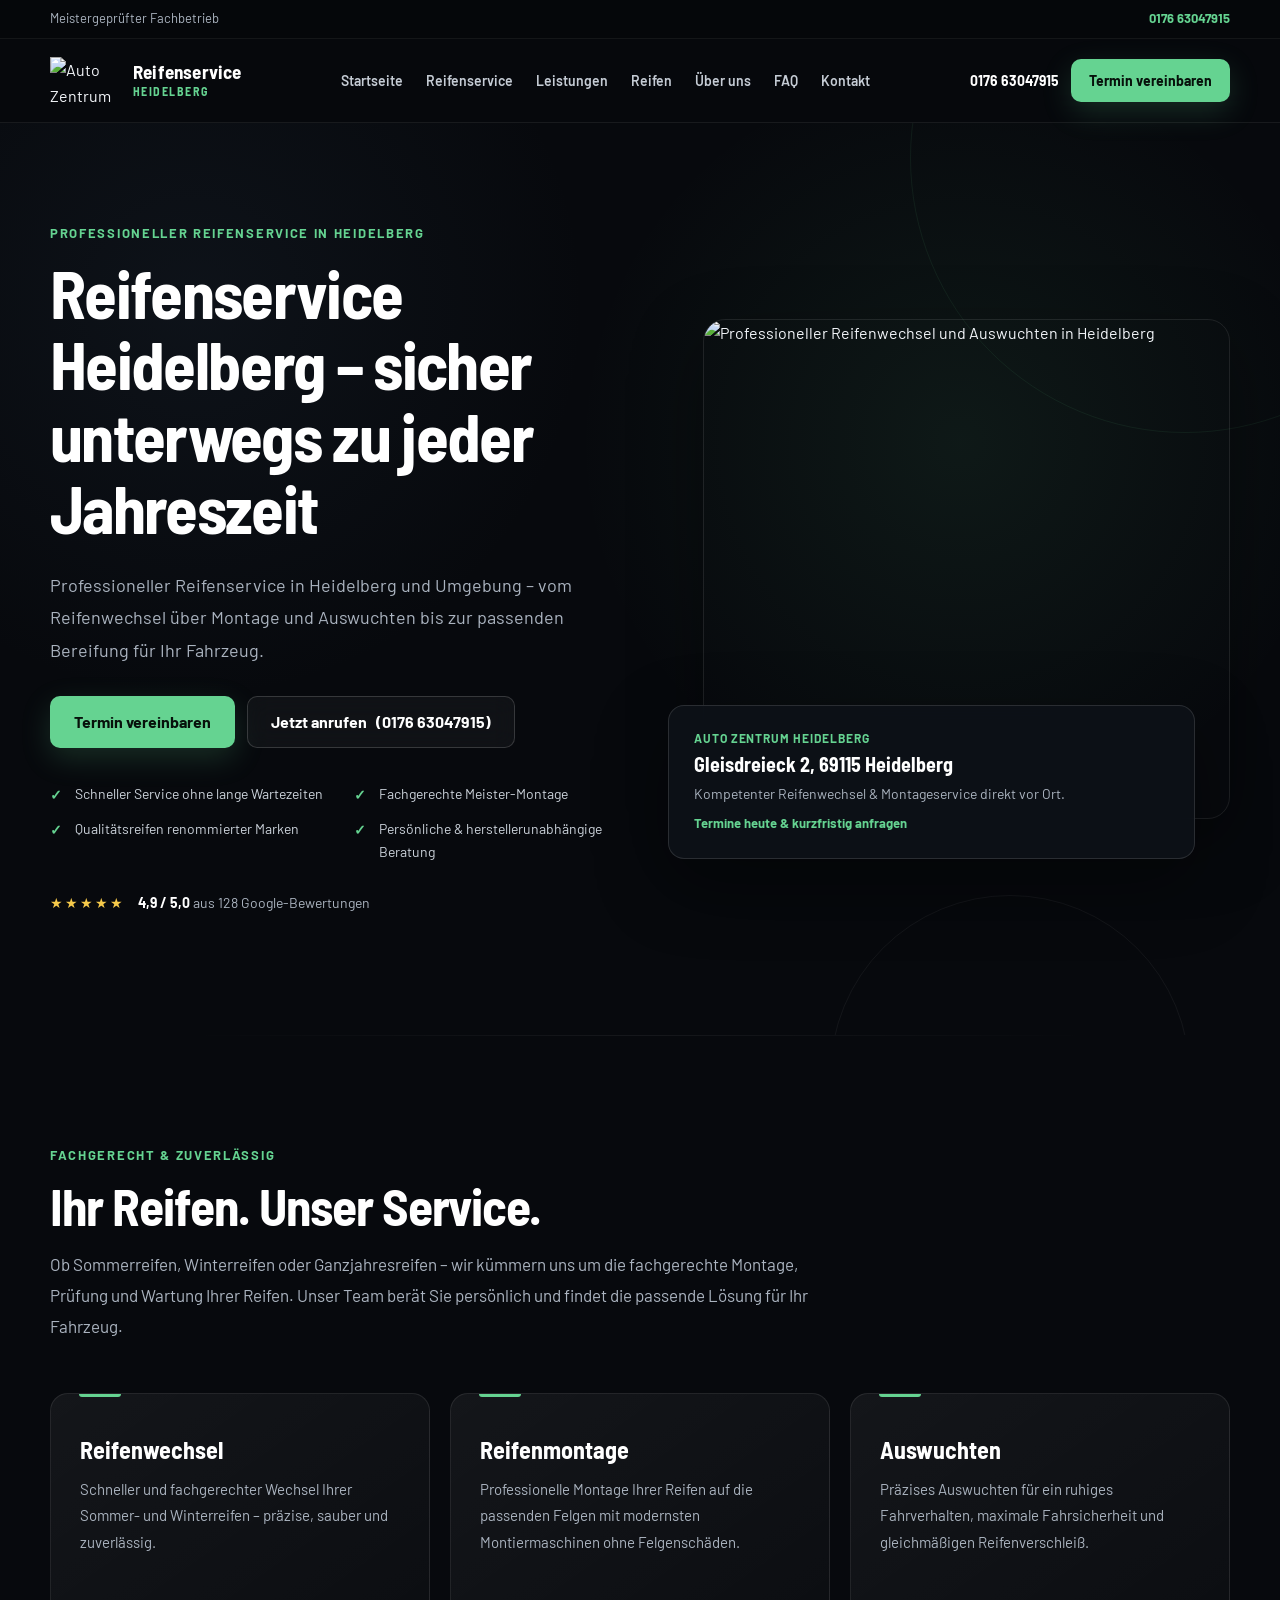
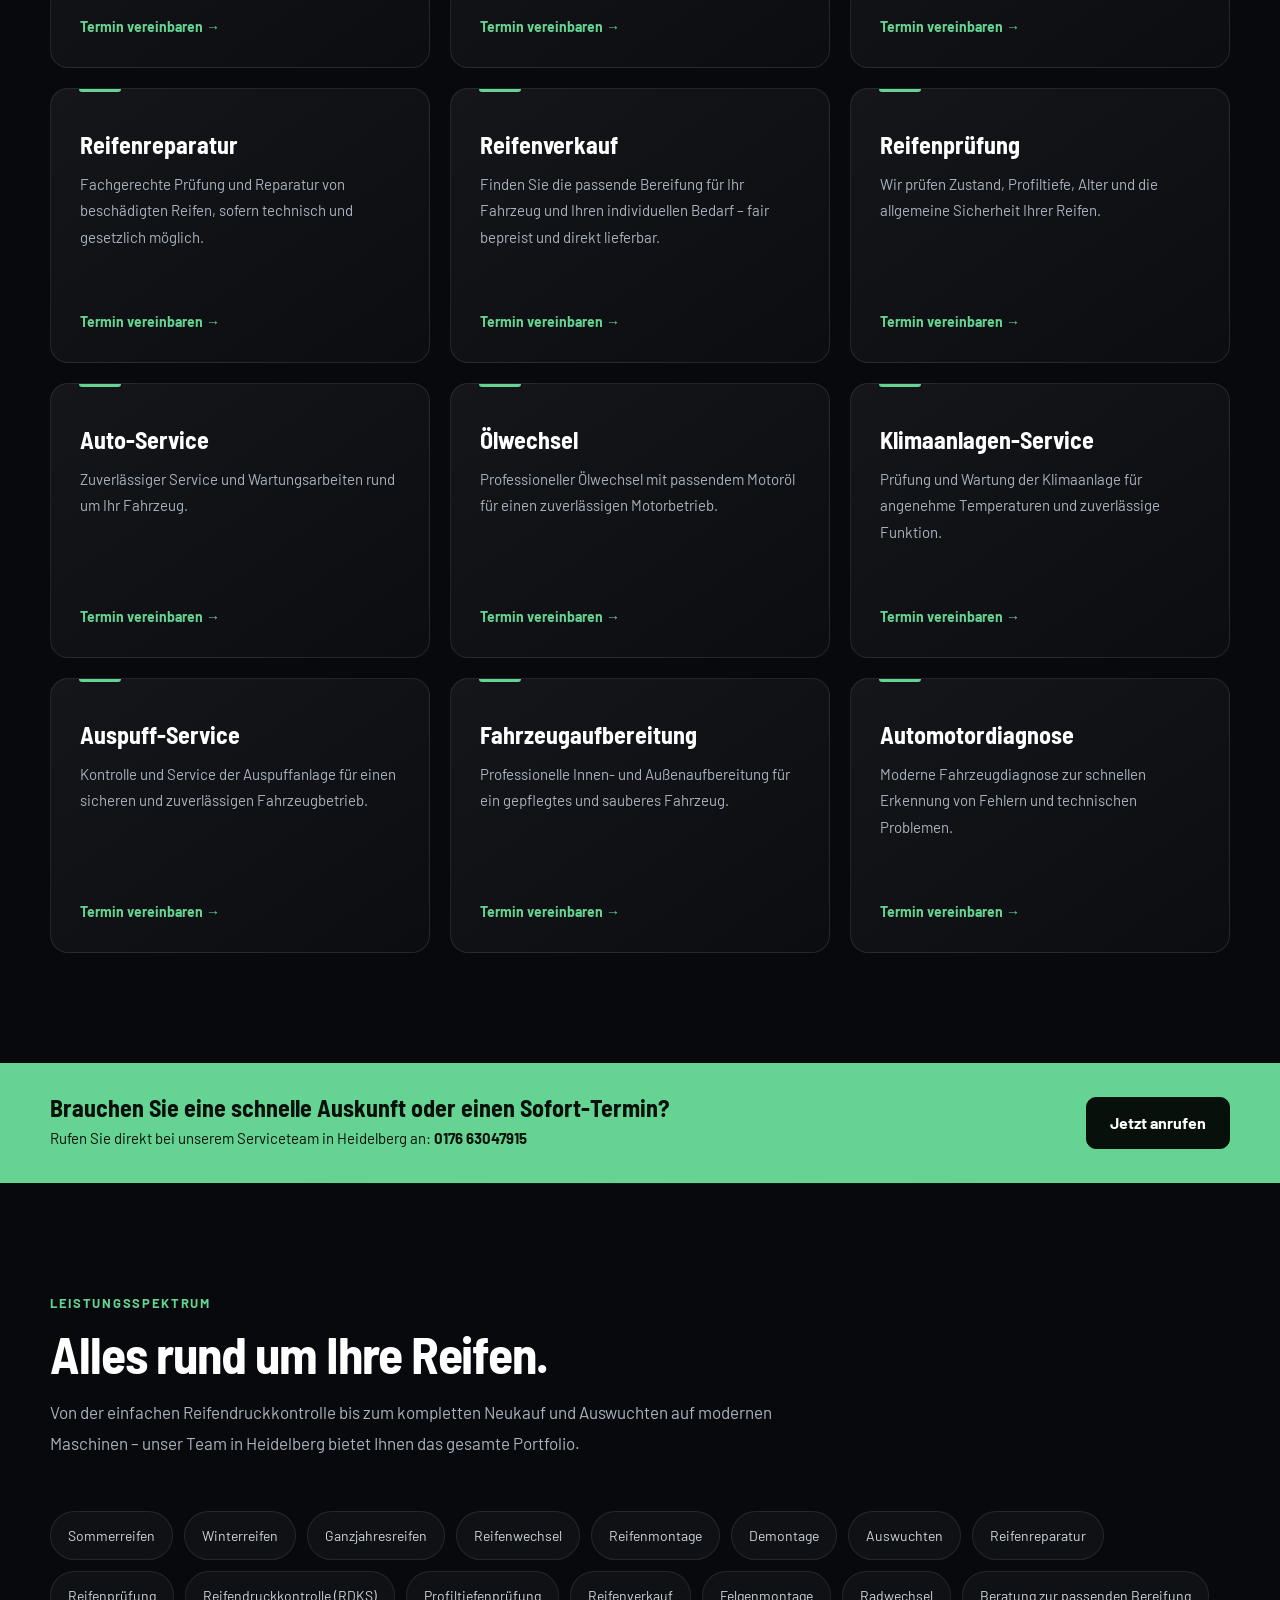
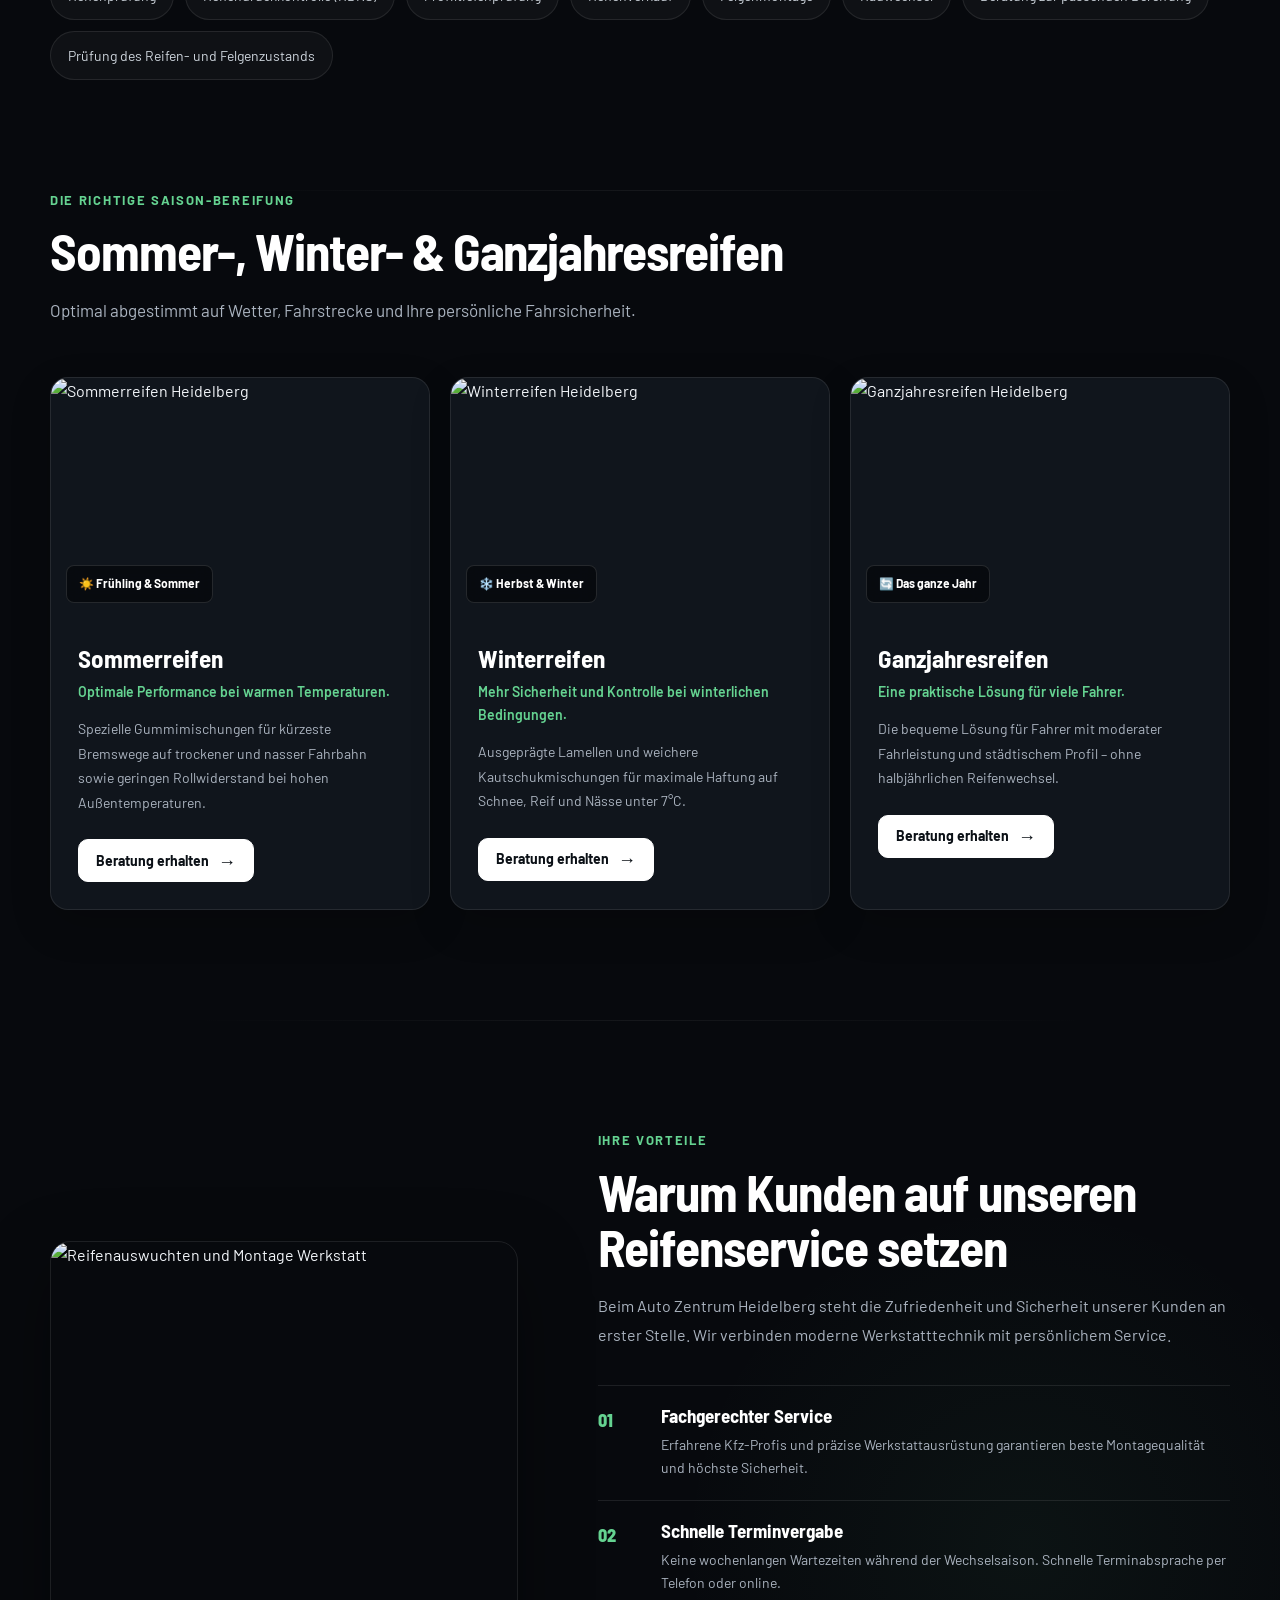
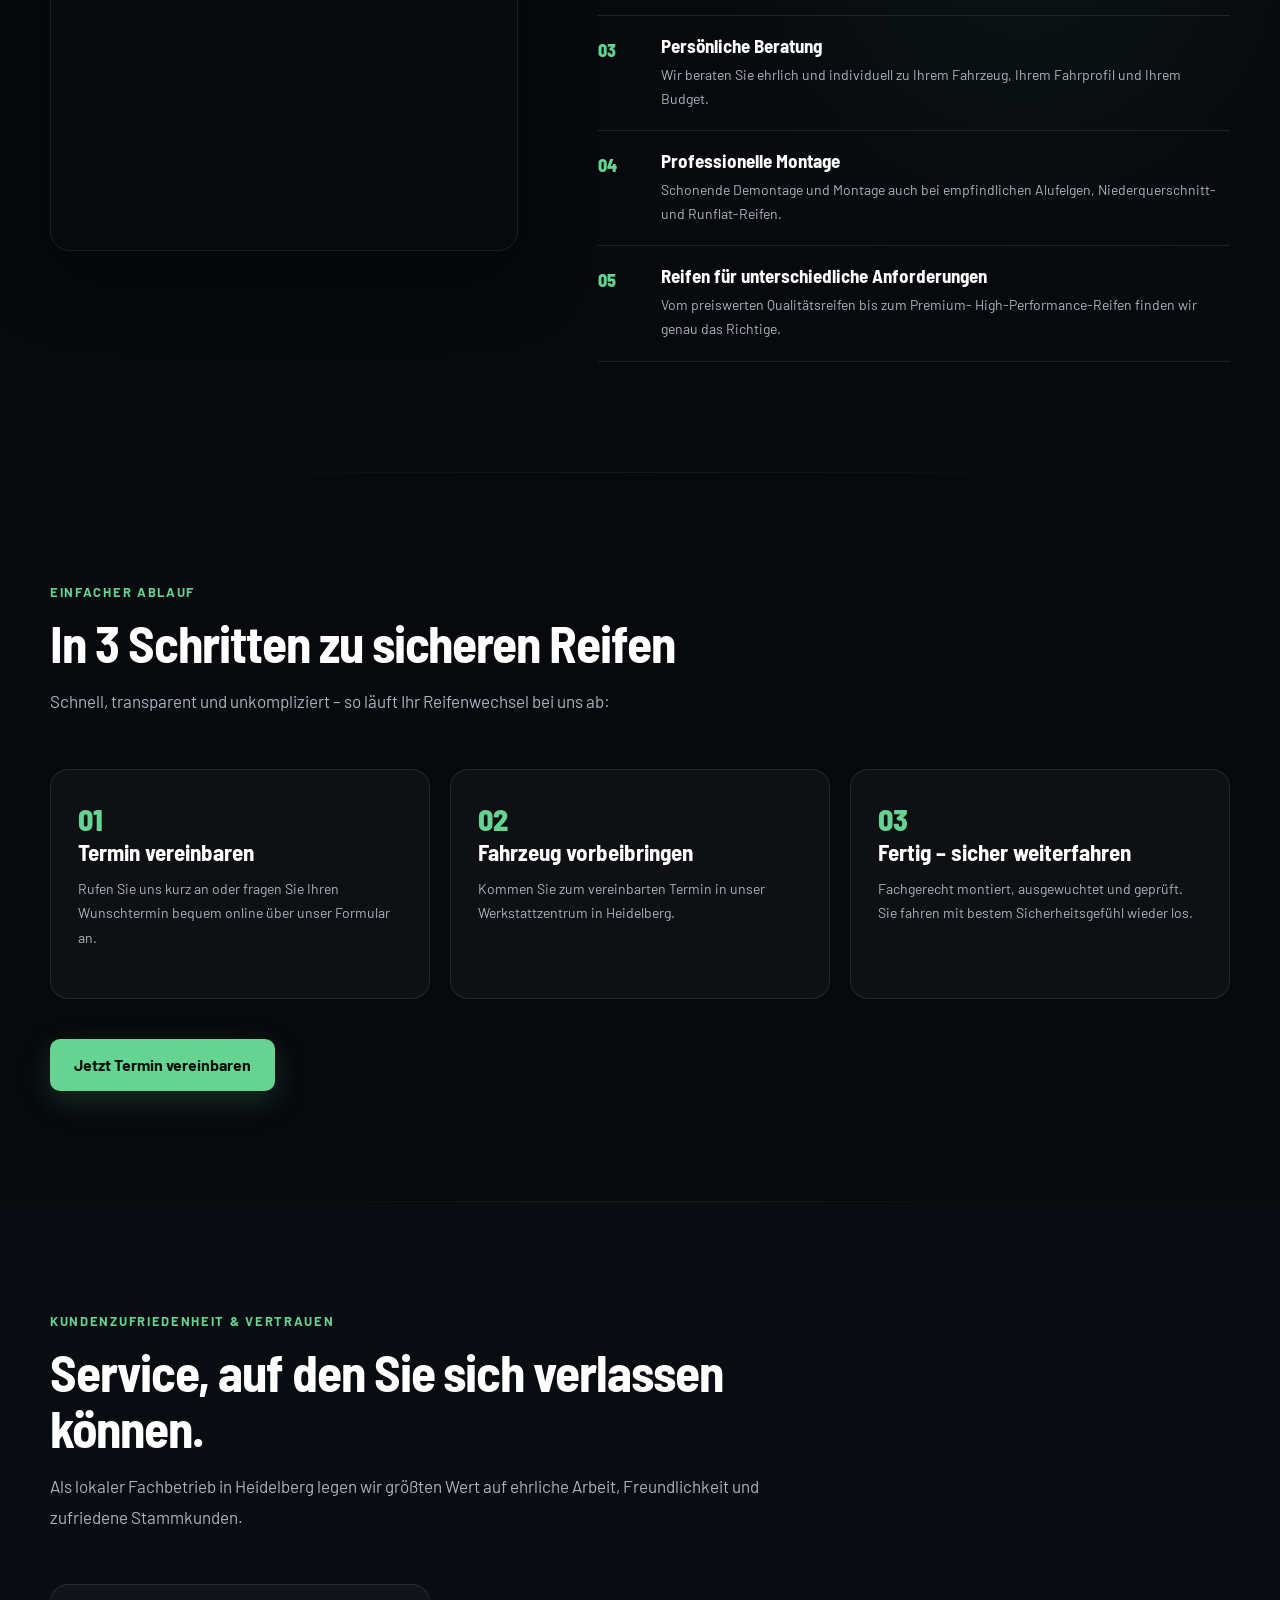
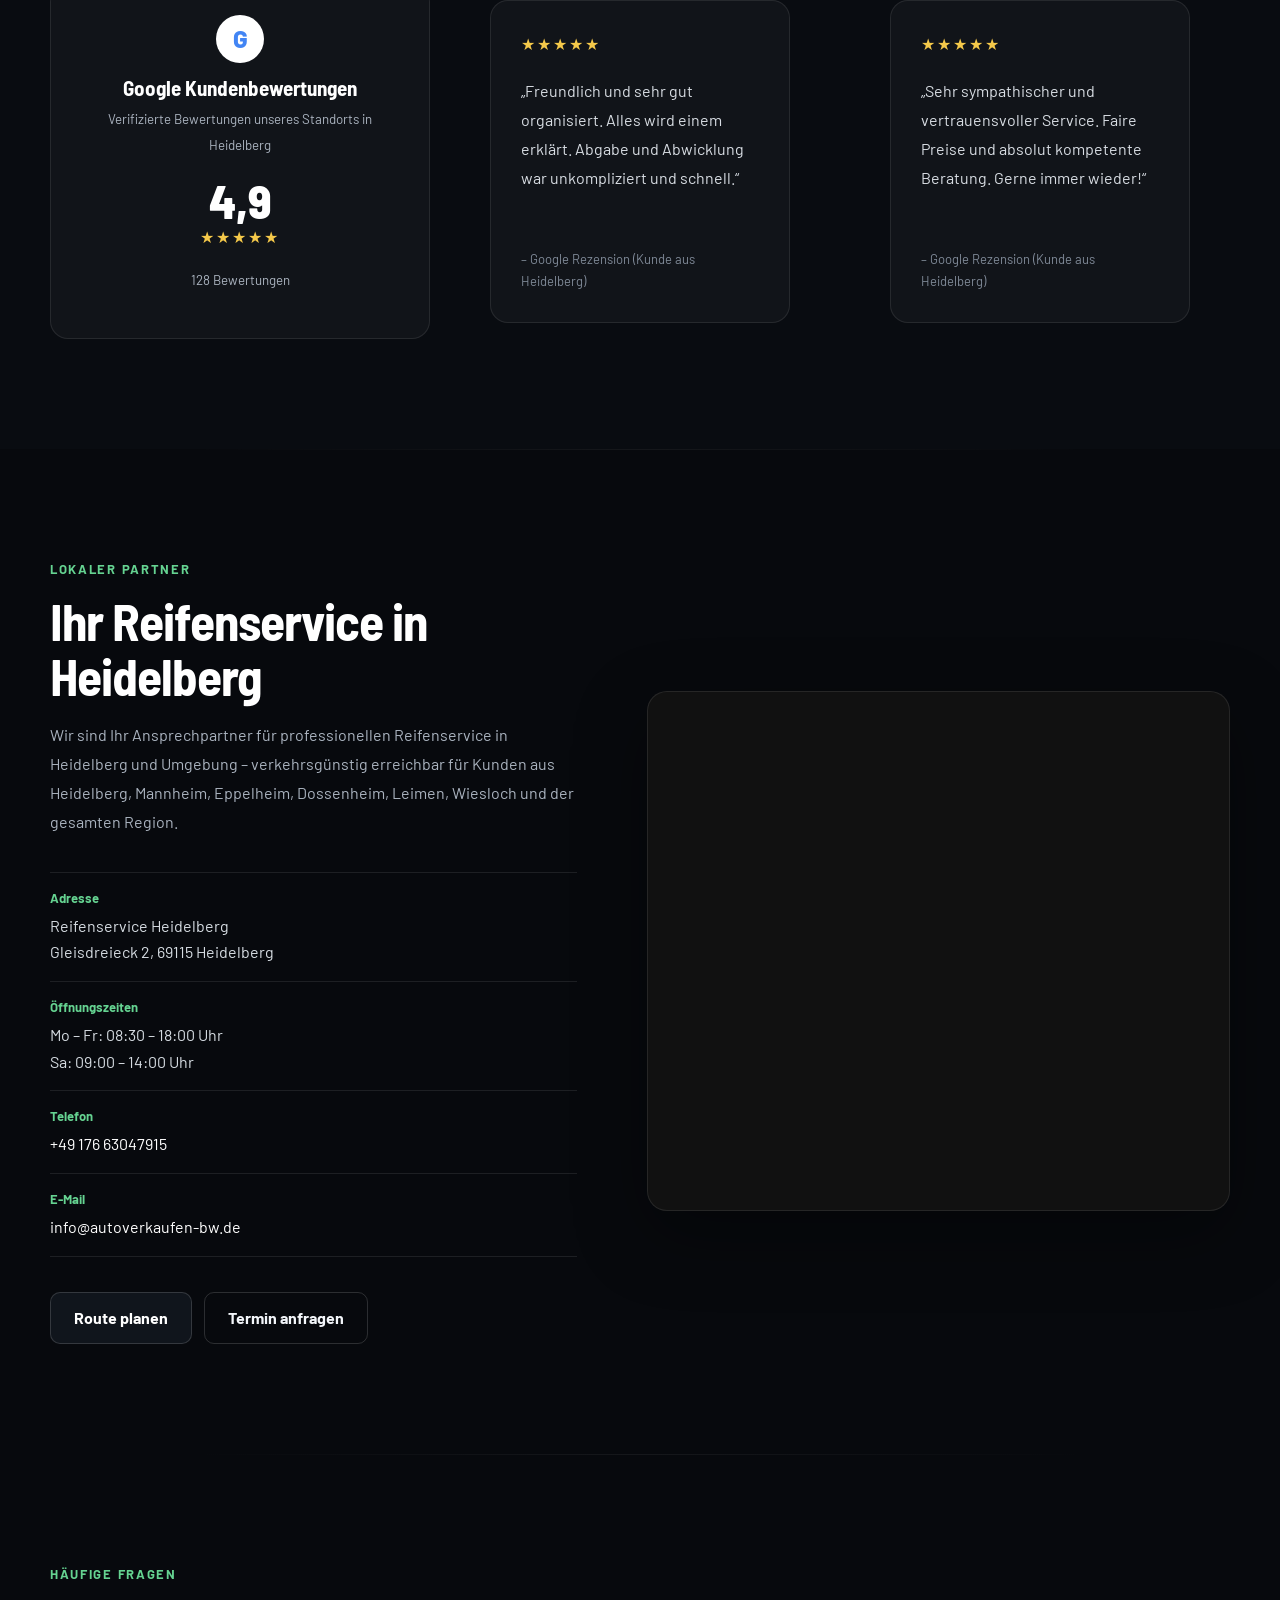
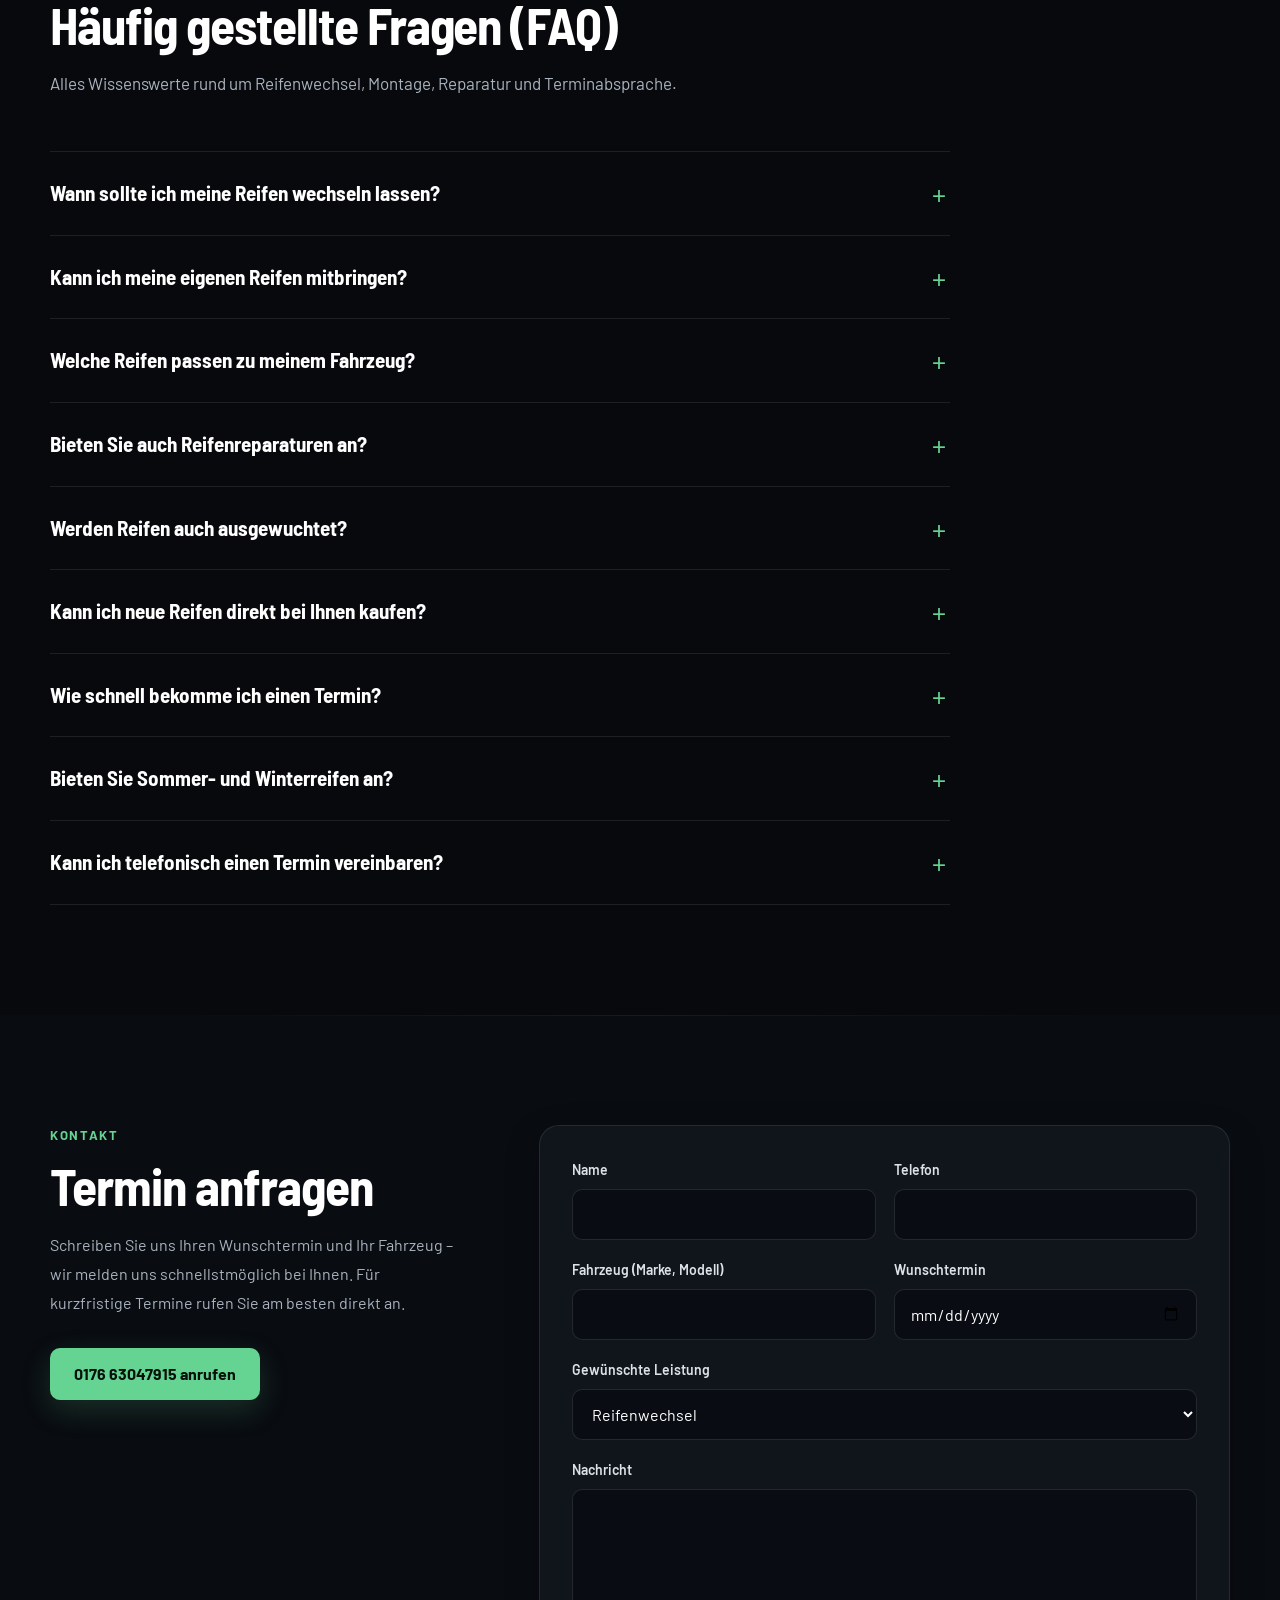
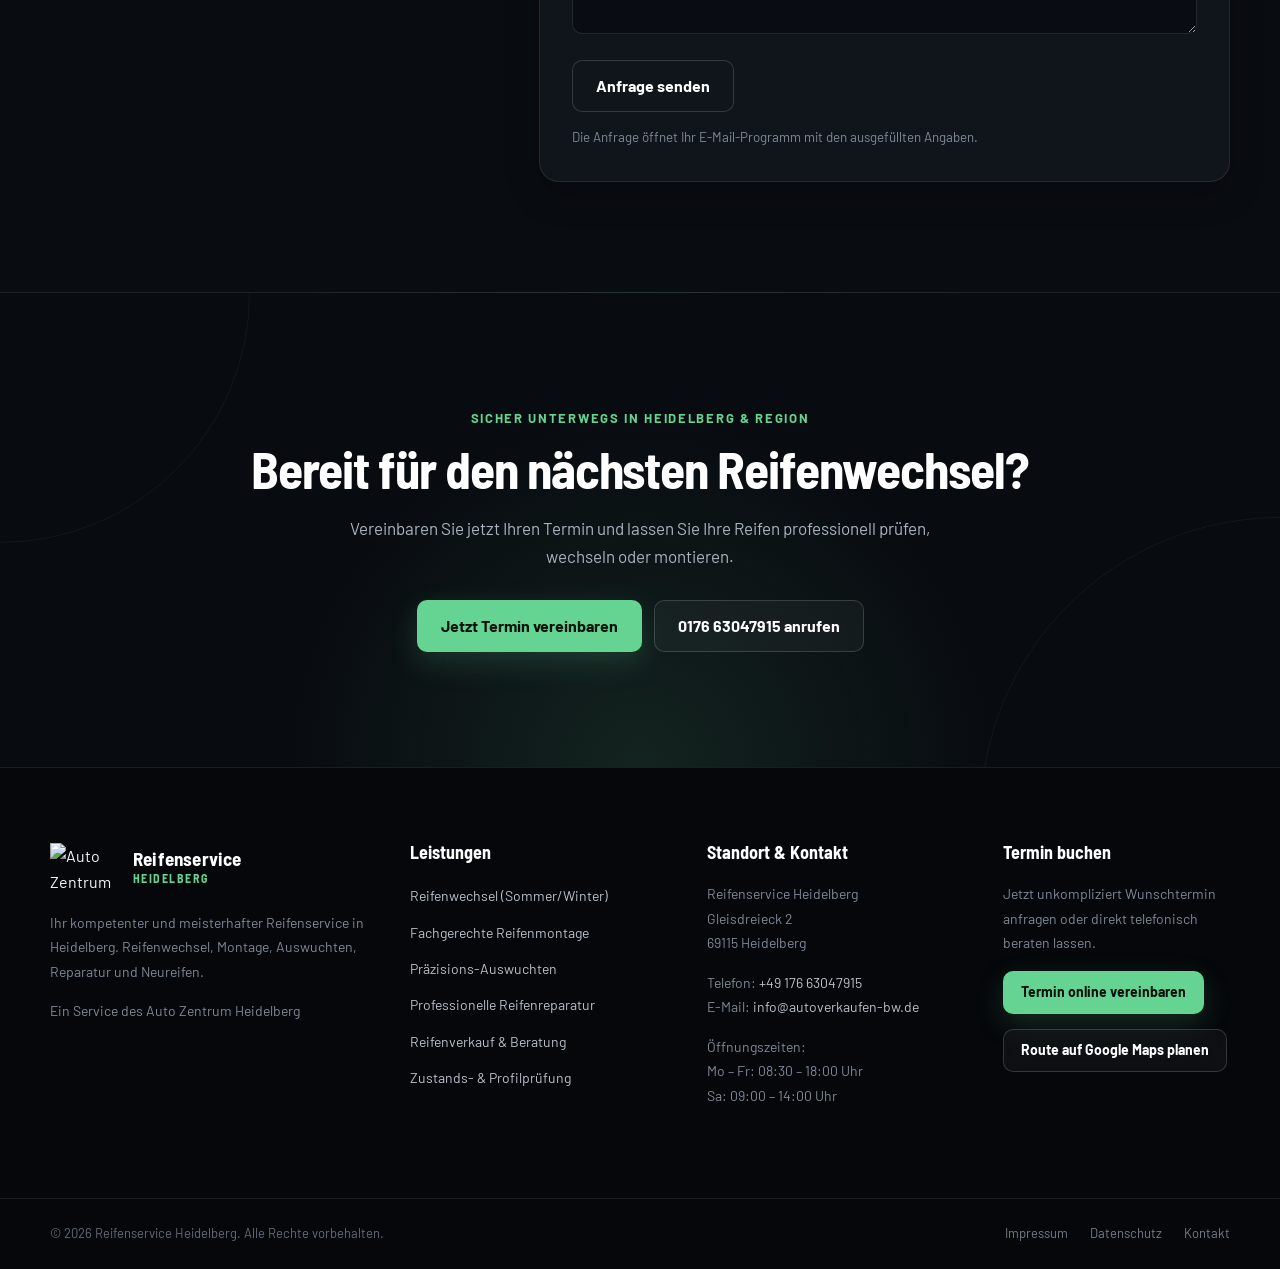
==== commit 2b210505: "Add six new services" ====
--- a/index.html
+++ b/index.html
@@ -387,6 +387,60 @@
             >
               Termin vereinbaren
             </a>
+          </article>
+
+          <article class="card">
+            <h3>Auto-Service</h3>
+            <p>
+              Zuverlässiger Service und Wartungsarbeiten
+              rund um Ihr Fahrzeug.
+            </p>
+            <a class="more" href="#kontakt">Termin vereinbaren</a>
+          </article>
+
+          <article class="card">
+            <h3>Ölwechsel</h3>
+            <p>
+              Professioneller Ölwechsel mit passendem Motoröl
+              für einen zuverlässigen Motorbetrieb.
+            </p>
+            <a class="more" href="#kontakt">Termin vereinbaren</a>
+          </article>
+
+          <article class="card">
+            <h3>Klimaanlagen-Service</h3>
+            <p>
+              Prüfung und Wartung der Klimaanlage
+              für angenehme Temperaturen und zuverlässige Funktion.
+            </p>
+            <a class="more" href="#kontakt">Termin vereinbaren</a>
+          </article>
+
+          <article class="card">
+            <h3>Auspuff-Service</h3>
+            <p>
+              Kontrolle und Service der Auspuffanlage
+              für einen sicheren und zuverlässigen Fahrzeugbetrieb.
+            </p>
+            <a class="more" href="#kontakt">Termin vereinbaren</a>
+          </article>
+
+          <article class="card">
+            <h3>Fahrzeugaufbereitung</h3>
+            <p>
+              Professionelle Innen- und Außenaufbereitung
+              für ein gepflegtes und sauberes Fahrzeug.
+            </p>
+            <a class="more" href="#kontakt">Termin vereinbaren</a>
+          </article>
+
+          <article class="card">
+            <h3>Automotordiagnose</h3>
+            <p>
+              Moderne Fahrzeugdiagnose zur schnellen Erkennung
+              von Fehlern und technischen Problemen.
+            </p>
+            <a class="more" href="#kontakt">Termin vereinbaren</a>
           </article>
 
         </div>
